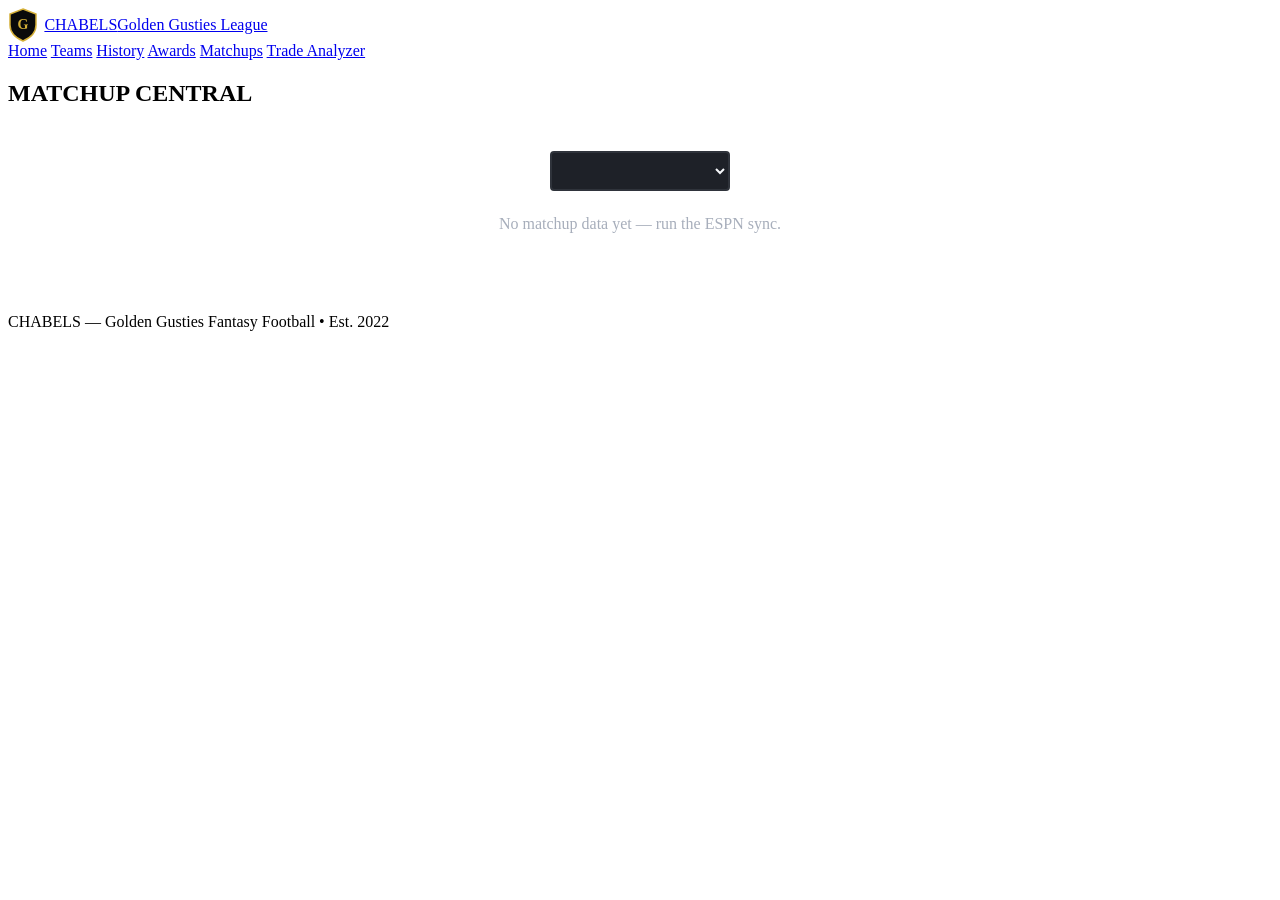
==== matchups.html @ 732a2ee8 "Add files via upload" ====
<!DOCTYPE html>
<html lang="en">
<head>
  <meta charset="UTF-8">
  <meta name="viewport" content="width=device-width, initial-scale=1.0">
  <title>Matchups — Chabels</title>
  <link rel="stylesheet" href="css/style.css?v=1">
  <style>
    .mx-wrap{max-width:820px;margin:0 auto;padding:0 1.25rem 3rem}
    .mx-card{background:#1e2128;border:1px solid #2f333b;border-radius:6px;margin-bottom:1.1rem;overflow:hidden}
    .mx-score{display:grid;grid-template-columns:1fr auto 1fr;align-items:center;gap:.5rem;padding:1.1rem 1.3rem;border-bottom:1px solid #2f333b}
    .mx-team{display:flex;flex-direction:column;gap:.15rem}
    .mx-team.away{text-align:right}
    .mx-owner{font-weight:800;font-size:1.05rem;color:#f5f7fa}
    .mx-sub{font-size:.72rem;color:#a7aebb}
    .mx-pts{font-weight:900;font-size:1.5rem;color:#f5f7fa}
    .mx-pts.win{color:#D4AF37}
    .mx-vs{font-weight:800;font-size:.7rem;color:#6b7280;letter-spacing:.1em;padding:0 .4rem}
    .mx-body{padding:1.1rem 1.3rem}
    .mx-body p{color:#c8ccd6;font-size:.9rem;line-height:1.6;margin:0}
    .mx-badge{display:inline-block;font-size:.6rem;font-weight:800;letter-spacing:.1em;text-transform:uppercase;
      padding:.2rem .5rem;border-radius:4px;background:rgba(212, 175, 55,0.12);color:#D4AF37;margin-left:.5rem;vertical-align:middle}
    .mx-extra{padding:0 1.3rem 1.2rem;display:grid;grid-template-columns:1fr 1fr;gap:1rem}
    @media (max-width:560px){.mx-extra{grid-template-columns:1fr}}
    .mx-form{background:#181a1f;border:1px solid #2f333b;border-radius:6px;padding:.8rem .9rem}
    .mx-form-title{font-size:.6rem;color:#a7aebb;letter-spacing:.1em;text-transform:uppercase;font-weight:800;margin-bottom:.45rem}
    .mx-form-line{font-size:.82rem;color:#e8e8e8}
    .mx-trend-up{color:#D4AF37}
    .mx-trend-down{color:#ff6b70}
    .mx-trend-steady{color:#a7aebb}
    .mx-watch{background:#181a1f;border:1px solid #2f333b;border-radius:6px;padding:.8rem .9rem}
    .mx-watch-row{display:flex;justify-content:space-between;font-size:.82rem;padding:.25rem 0;border-bottom:1px solid rgba(255,255,255,0.05)}
    .mx-watch-row:last-child{border-bottom:none}
    .mx-watch-name{color:#f5f7fa;font-weight:700}
    .mx-watch-meta{color:#a7aebb;font-size:.72rem}
    .mx-watch-proj{color:#D4AF37;font-weight:800}
    .mx-injury{color:#ff6b70;font-weight:800;font-size:.65rem;margin-left:.3rem;vertical-align:middle}
    .mx-story{padding:0 1.3rem 1rem;display:flex;flex-wrap:wrap;gap:.4rem}
    .mx-chip{font-size:.72rem;font-weight:700;padding:.3rem .65rem;border-radius:20px;
      background:rgba(255,255,255,0.05);border:1px solid #2f333b;color:#c8ccd6}
    .mx-chip.hot{background:rgba(255,107,112,0.1);border-color:rgba(255,107,112,0.3);color:#ff8a8e}
    .mx-facts{background:#181a1f;border:1px solid #2f333b;border-radius:6px;padding:.8rem .9rem;grid-column:1 / -1}
    .mx-fact-row{font-size:.82rem;color:#e8e8e8;padding:.2rem 0;display:flex;gap:.5rem}
    .mx-fact-row:before{content:"\2728";flex-shrink:0}
    .mx-edges{background:#181a1f;border:1px solid #2f333b;border-radius:6px;padding:.8rem .9rem}
    .mx-edge-row{display:grid;grid-template-columns:2.6rem 1fr 2.6rem;align-items:center;gap:.5rem;
      font-size:.78rem;padding:.2rem 0}
    .mx-edge-bar{height:6px;border-radius:3px;background:#2f333b;overflow:hidden;position:relative}
    .mx-edge-fill{position:absolute;top:0;bottom:0;background:#D4AF37}
    select#week-select {
      background:#1e2128;color:#f5f7fa;border:2px solid #2f333b;padding:0.6rem 1.2rem;border-radius:4px;
      font-weight:700;min-width:180px;cursor:pointer;
    }
  </style>
</head>
<body class="polish">

  <nav class="nav">
    <div class="nav-inner">
      <a href="home.html" class="nav-logo" style="display:flex;align-items:center;"><svg width="30" height="34" viewBox="0 0 60 68" style="vertical-align:middle;margin-right:0.4rem;flex-shrink:0;" aria-hidden="true">
        <path d="M30 2 L56 12 V34 C56 50 44 60 30 66 C16 60 4 50 4 34 V12 Z" fill="#0a0a0a" stroke="#D4AF37" stroke-width="3"/>
        <text x="30" y="42" font-family="Georgia, serif" font-size="28" font-weight="700" fill="#D4AF37" text-anchor="middle">G</text>
      </svg><span>CHABELS<span class="sub">Golden Gusties League</span></span></a>
      <div class="nav-toggle"><span></span><span></span><span></span></div>
      <div class="nav-links">
        <a href="home.html">Home</a>
        <a href="teams.html">Teams</a>
        <a href="history.html">History</a>
        <a href="awards.html">Awards</a>
        <a href="matchups.html" class="active">Matchups</a>
        <a href="trade-analyzer.html">Trade Analyzer</a>
      </div>
    </div>
  </nav>

  <section class="page-header">
    <h1>MATCHUP <span class="gold">CENTRAL</span></h1>
    <p id="mx-season-label">&nbsp;</p>
  </section>

  <div class="mx-wrap" style="padding-top:1.5rem;">
    <div style="text-align:center;margin-bottom:1.5rem;">
      <select id="week-select" onchange="showWeek(this.value)"></select>
    </div>
    <div id="mx-cards"><p style="text-align:center;color:#a7aebb;">No matchup data yet — run the ESPN sync.</p></div>
  </div>

  <footer class="footer">
    <p><span class="gold">CHABELS</span> &mdash; Golden Gusties Fantasy Football &bull; Est. 2022</p>
  </footer>

  <script src="js/site-data.js"></script>
  <script src="js/matchups-data.js"></script>
  <script src="js/gate.js"></script>
  <script>
    document.querySelector('.nav-toggle')?.addEventListener('click', () => {
      document.querySelector('.nav-links').classList.toggle('open');
    });

    var MD = window.MATCHUPS_DATA || { weeks: {} };
    var weeks = Object.keys(MD.weeks || {}).map(Number).sort(function (a, b) { return a - b; });

    document.getElementById('mx-season-label').textContent = MD.season ? (MD.season + ' season') : '';

    if (weeks.length) {
      var sel = document.getElementById('week-select');
      weeks.forEach(function (w) {
        var opt = document.createElement('option');
        opt.value = w; opt.textContent = 'Week ' + w;
        if (w === MD.current_week) opt.selected = true;
        sel.appendChild(opt);
      });
      showWeek(MD.current_week && MD.weeks[MD.current_week] ? MD.current_week : weeks[weeks.length - 1]);
    }

    function formLine(label, form) {
      if (!form) return '<div class="mx-form-line" style="color:#6b7280;">' + label + ': no games yet</div>';
      var trendClass = 'mx-trend-' + form.trend;
      var trendLabel = form.trend === 'up' ? '\u2191 trending up' : (form.trend === 'down' ? '\u2193 trending down' : '\u2192 steady');
      return '<div class="mx-form-line"><strong>' + label + '</strong>: ' + form.record_last_n +
        ' last ' + form.games_considered + ', ' + form.recent_avg + ' ppg ' +
        '(' + form.season_avg + ' szn avg) <span class="' + trendClass + '">' + trendLabel + '</span>' +
        (form.streak >= 2 ? ' \u2022 ' + form.streak + '-game ' + (form.streak_type === 'W' ? 'win streak \ud83d\udd25' : 'skid \u2744\ufe0f') : '') +
        '</div>';
    }

    function watchList(players) {
      if (!players || !players.length) return '';
      return players.map(function (p) {
        return '<div class="mx-watch-row"><span><span class="mx-watch-name">' + p.name +
          (p.injury ? '<span class="mx-injury">' + p.injury.slice(0, 1) + '</span>' : '') + '</span> ' +
          '<span class="mx-watch-meta">' + p.pos + ' \u2022 ' + p.pro + ' \u2022 ' + p.owner + '</span></span>' +
          '<span class="mx-watch-proj">' + p.proj + '</span></div>';
      }).join('');
    }

    function edgeRows(edges) {
      if (!edges || !edges.length) return '';
      return edges.map(function (e) {
        var total = e.home_proj + e.away_proj;
        var homePct = total > 0 ? Math.round(100 * e.home_proj / total) : 50;
        var color = e.edge === 'home' ? '#D4AF37' : (e.edge === 'away' ? '#5aa7ff' : '#6b7280');
        return '<div class="mx-edge-row"><span style="text-align:right;color:#a7aebb;">' + e.away_proj + '</span>' +
          '<span><div style="font-size:.62rem;color:#a7aebb;text-align:center;margin-bottom:.15rem;">' + e.pos + '</div>' +
          '<div class="mx-edge-bar"><div class="mx-edge-fill" style="left:' + (e.edge === 'away' ? 0 : 100 - homePct) + '%;' +
          'right:' + (e.edge === 'home' ? 0 : homePct) + '%;background:' + color + ';"></div></div></span>' +
          '<span style="color:#a7aebb;">' + e.home_proj + '</span></div>';
      }).join('');
    }

    function storylineChips(m) {
      var chips = [];
      if (m.revenge) {
        var whoWon = m.revenge.home_won ? m.home.owner : m.away.owner;
        chips.push('<span class="mx-chip">\ud83d\udd01 Rematch \u2014 ' + whoWon + ' won Wk ' + m.revenge.week +
          ' (' + m.revenge.home_pts + '-' + m.revenge.away_pts + ')</span>');
      }
      if (m.head_to_head) {
        chips.push('<span class="mx-chip">\ud83c\udfc6 All-time: ' + m.home.owner + ' leads ' +
          m.head_to_head.home_w + '-' + m.head_to_head.home_l + ' vs ' + m.away.owner + '</span>');
      }
      return chips.join('');
    }

    function showWeek(week) {
      var games = (MD.weeks || {})[week] || [];
      document.getElementById('mx-cards').innerHTML = games.map(function (m) {
        var phase = m.phase;
        var badge = phase === 'preview' ? 'Preview' : 'Final';
        var aWin = phase !== 'preview' && m.away.actual > m.home.actual;
        var hWin = phase !== 'preview' && m.home.actual > m.away.actual;
        var aPts = phase === 'preview' ? m.away.projected : m.away.actual;
        var hPts = phase === 'preview' ? m.home.projected : m.home.actual;
        var mid = phase === 'preview' ? 'vs' : '\u2014';

        var extra = '';
        if (phase === 'preview') {
          var chips = storylineChips(m);
          extra = (chips ? '<div class="mx-story">' + chips + '</div>' : '') +
            '<div class="mx-extra">' +
            '<div class="mx-form"><div class="mx-form-title">Recent Form</div>' +
              formLine(m.away.owner, m.away_form) + formLine(m.home.owner, m.home_form) +
            '</div>' +
            '<div class="mx-watch"><div class="mx-form-title">Players to Watch</div>' +
              (watchList(m.players_to_watch) || '<div class="mx-form-line" style="color:#6b7280;">No projections yet</div>') +
            '</div>' +
            '<div class="mx-edges" style="grid-column:1 / -1;"><div class="mx-form-title">Positional Edge</div>' +
              (edgeRows(m.positional_edges) || '<div class="mx-form-line" style="color:#6b7280;">No roster data yet</div>') +
            '</div>' +
            (m.fun_facts && m.fun_facts.length ? '<div class="mx-facts"><div class="mx-form-title">Fun Facts</div>' +
              m.fun_facts.map(function (f) { return '<div class="mx-fact-row">' + f + '</div>'; }).join('') +
            '</div>' : '') +
            '</div>';
        }

        return '<article class="mx-card"><div class="mx-score">' +
          '<div class="mx-team away"><span class="mx-owner">' + m.away.owner + '</span>' +
          '<span class="mx-sub">' + m.away.team + ' \u2022 ' + m.away.record + '</span></div>' +
          '<div style="text-align:center"><div class="mx-pts' + (aWin ? ' win' : '') + '">' + aPts.toFixed(1) + '</div>' +
          '<div class="mx-vs">' + mid + '</div><div class="mx-pts' + (hWin ? ' win' : '') + '">' + hPts.toFixed(1) + '</div></div>' +
          '<div class="mx-team"><span class="mx-owner">' + m.home.owner + '</span>' +
          '<span class="mx-sub">' + m.home.team + ' \u2022 ' + m.home.record + '</span></div></div>' +
          '<div class="mx-body"><span class="mx-badge">' + badge + (m.playoff ? ' \u2022 Playoffs' : '') + '</span>' +
          '<p style="margin-top:0.7rem;">' + m.blurb + '</p></div>' + extra + '</article>';
      }).join('');
    }
  </script>
  <script src="js/polish.js"></script>
</body>
</html>
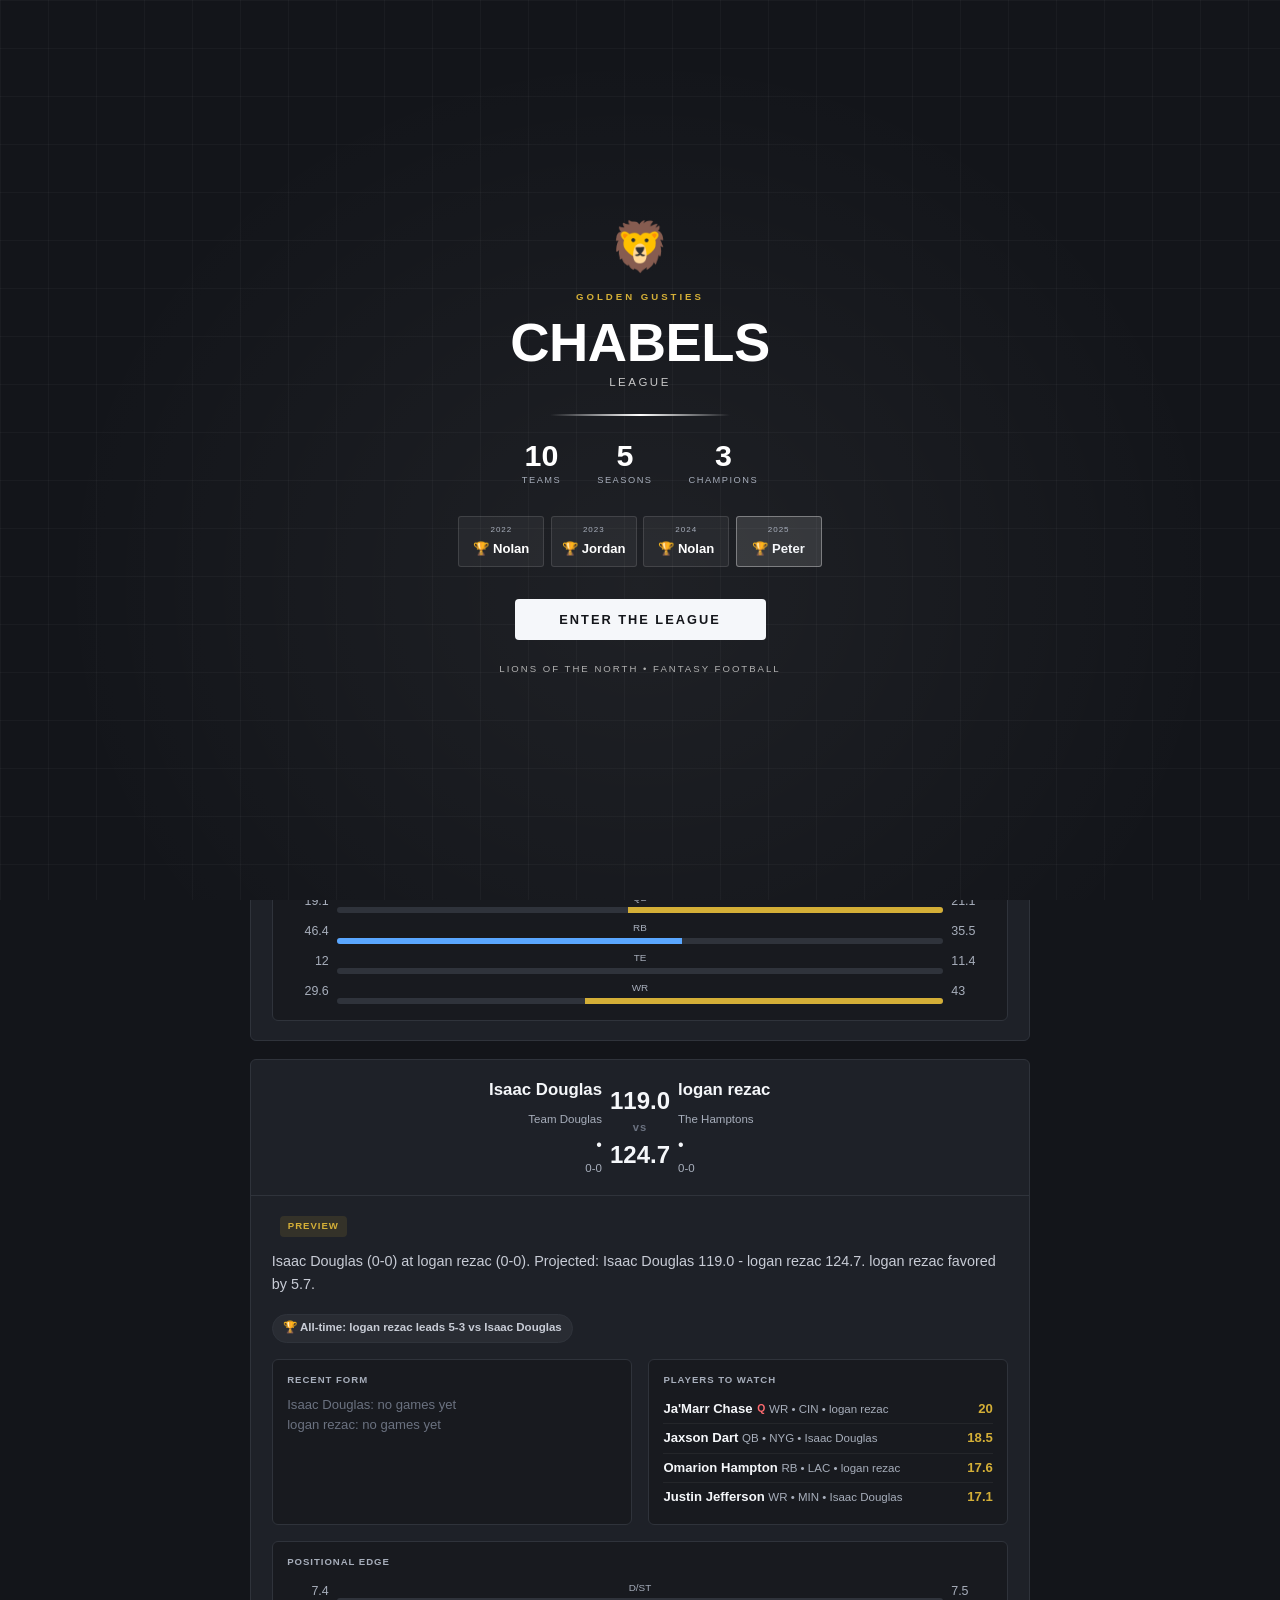
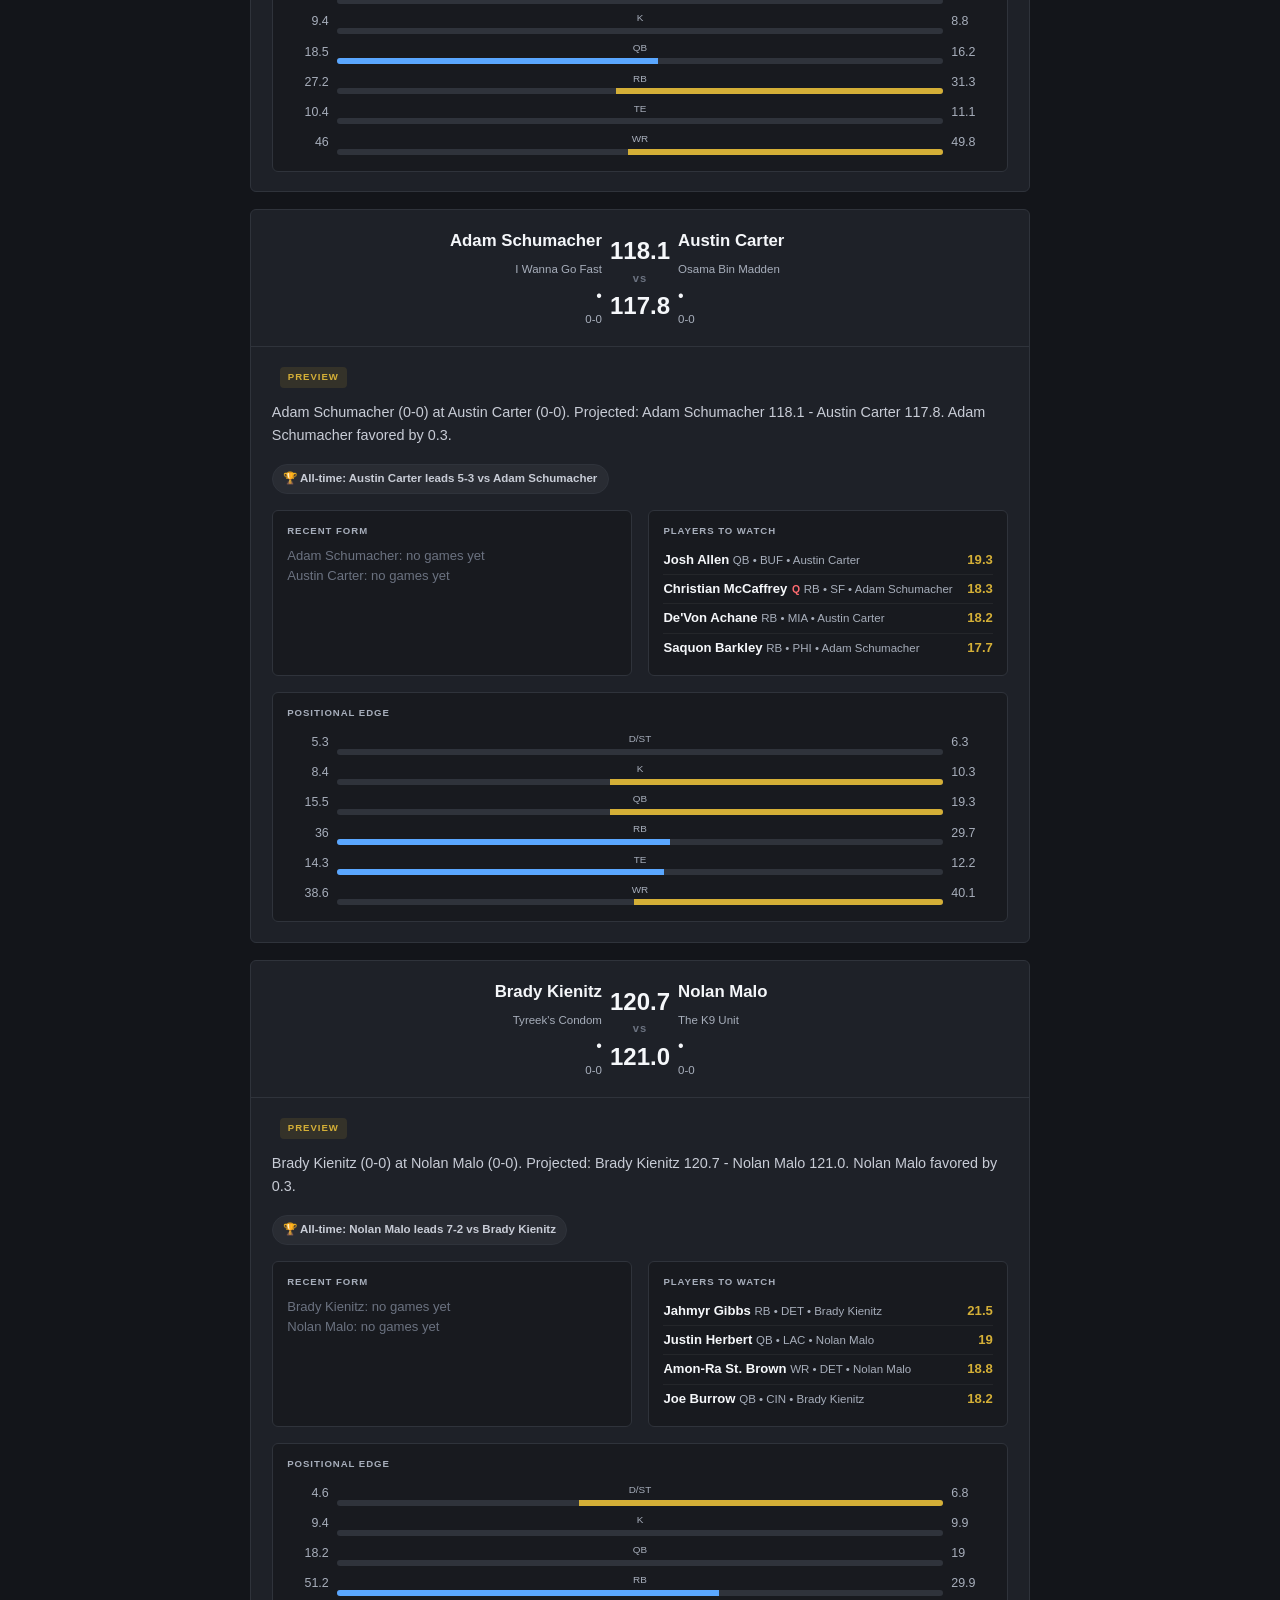
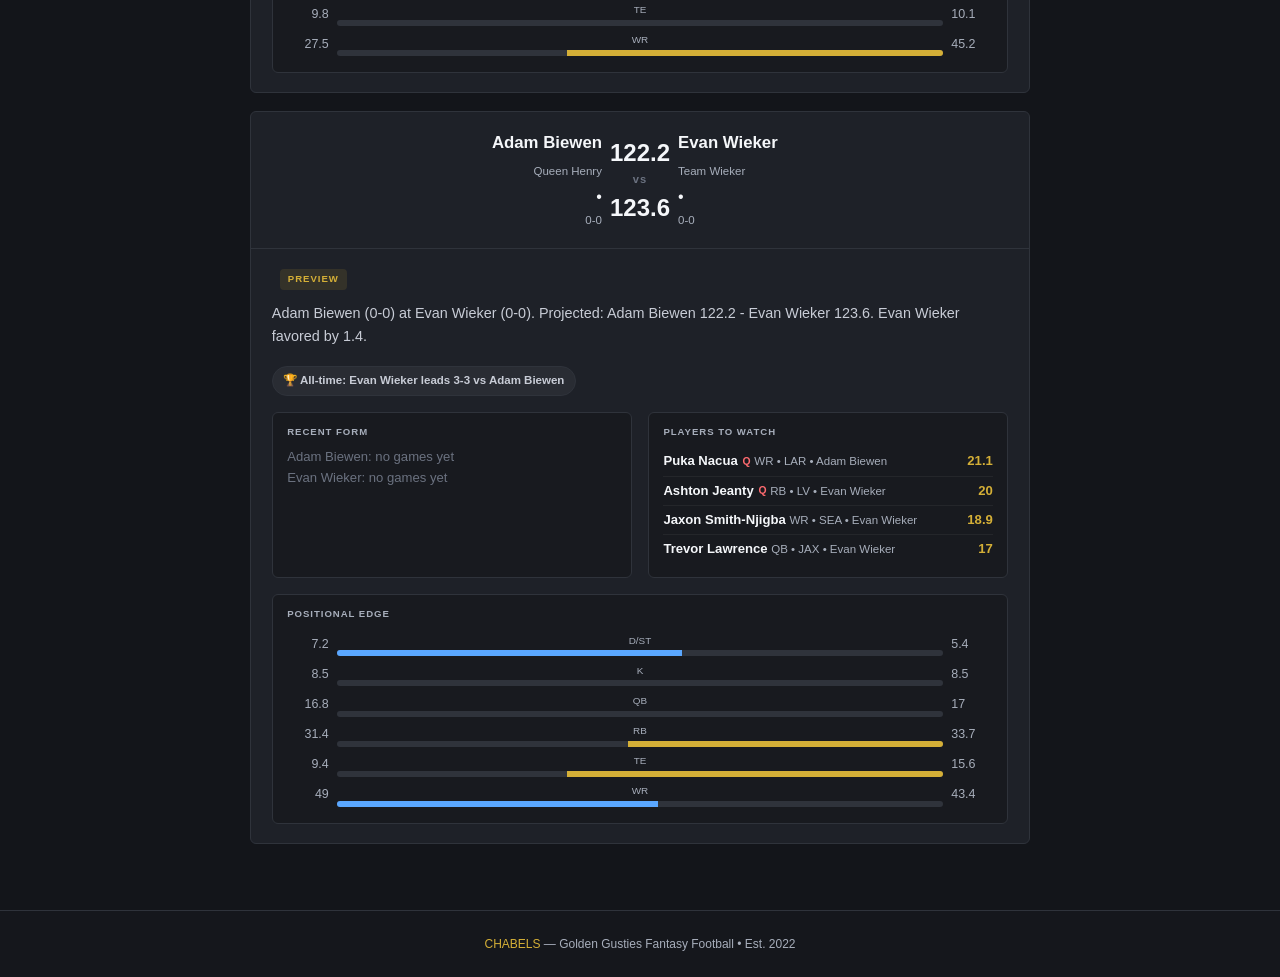
==== commit b18167f6: "Update matchups.html" ====
--- a/matchups.html
+++ b/matchups.html
@@ -13,6 +13,9 @@
     .mx-team.away{text-align:right}
     .mx-owner{font-weight:800;font-size:1.05rem;color:#f5f7fa}
     .mx-sub{font-size:.72rem;color:#a7aebb}
+    .mx-link{text-decoration:none;transition:all 0.18s ease}
+    .mx-link:hover .mx-owner{color:#D4AF37}
+    .mx-link:hover .mx-sub{color:#D4AF37}
     .mx-pts{font-weight:900;font-size:1.5rem;color:#f5f7fa}
     .mx-pts.win{color:#D4AF37}
     .mx-vs{font-weight:800;font-size:.7rem;color:#6b7280;letter-spacing:.1em;padding:0 .4rem}
@@ -193,13 +196,16 @@
             '</div>';
         }
 
+        var awayHref = 'teams.html?owner=' + encodeURIComponent(m.away.guid || '');
+        var homeHref = 'teams.html?owner=' + encodeURIComponent(m.home.guid || '');
+
         return '<article class="mx-card"><div class="mx-score">' +
-          '<div class="mx-team away"><span class="mx-owner">' + m.away.owner + '</span>' +
-          '<span class="mx-sub">' + m.away.team + ' \u2022 ' + m.away.record + '</span></div>' +
+          '<div class="mx-team away"><a href="' + awayHref + '" class="mx-link"><span class="mx-owner">' + m.away.owner + '</span></a>' +
+          '<a href="' + awayHref + '" class="mx-link"><span class="mx-sub">' + m.away.team + '</span></a> \u2022 <span class="mx-sub">' + m.away.record + '</span></div>' +
           '<div style="text-align:center"><div class="mx-pts' + (aWin ? ' win' : '') + '">' + aPts.toFixed(1) + '</div>' +
           '<div class="mx-vs">' + mid + '</div><div class="mx-pts' + (hWin ? ' win' : '') + '">' + hPts.toFixed(1) + '</div></div>' +
-          '<div class="mx-team"><span class="mx-owner">' + m.home.owner + '</span>' +
-          '<span class="mx-sub">' + m.home.team + ' \u2022 ' + m.home.record + '</span></div></div>' +
+          '<div class="mx-team"><a href="' + homeHref + '" class="mx-link"><span class="mx-owner">' + m.home.owner + '</span></a>' +
+          '<a href="' + homeHref + '" class="mx-link"><span class="mx-sub">' + m.home.team + '</span></a> \u2022 <span class="mx-sub">' + m.home.record + '</span></div></div>' +
           '<div class="mx-body"><span class="mx-badge">' + badge + (m.playoff ? ' \u2022 Playoffs' : '') + '</span>' +
           '<p style="margin-top:0.7rem;">' + m.blurb + '</p></div>' + extra + '</article>';
       }).join('');
--- a/css/style.css
+++ b/css/style.css
@@ -0,0 +1,906 @@
+/* ============================================
+   CHABELS — Slate + Green
+   Lifted dark greys · single green accent · high-contrast text
+   ============================================ */
+
+@import url('https://fonts.googleapis.com/css2?family=Archivo:wght@500;600;700;800;900&family=Inter:wght@400;500;600;700&display=swap');
+
+/* ---------- Variables ---------- */
+:root {
+  /* Core surfaces — dark, but lifted well off black */
+  --bg:             #13151a;
+  --bg-alt:         #16181d;
+  --bg-subtle:      #191c22;
+  --surface:        #1e2128;
+  --surface-2:      #262a32;
+  --surface-3:      #2f333c;
+  --nav-bg:         rgba(19, 21, 26, 0.82);
+  --nav-bg-solid:   #15171c;
+
+  /* Accent — one green, used sparingly (also the "win" color) */
+  --accent:         #D4AF37;
+  --accent-bright:  #E8C86B;
+  --accent-dim:     #B8952E;
+  --accent-fill:    #D4AF37;
+  --accent-on:      #221b05;   /* text on a green fill */
+  --accent-hover:   rgba(212, 175, 55, 0.10);
+  --accent-glow:    0 0 22px rgba(212, 175, 55, 0.28);
+  --accent-tint:    rgba(212, 175, 55, 0.12);
+
+  /* Legacy accent aliases (old inline HTML resolves these) */
+  --blue:           #D4AF37;
+  --blue-bright:    #E8C86B;
+  --blue-dark:      #B8952E;
+  --blue-deep:      #B8952E;
+  --blue-light:     #172a20;
+  --blue-hover:     rgba(212, 175, 55, 0.10);
+  --blue-glow:      0 0 22px rgba(212, 175, 55, 0.28);
+
+  /* Trophy / highlight — folded to the accent in this scheme */
+  --amber:          #D4AF37;
+  --amber-bright:   #E8C86B;
+  --amber-bg:       #241f0d;
+
+  /* Text — all pass AA on --surface or darker */
+  --text:           #f5f7fa;
+  --text-muted:     #a7aebb;
+  --text-light:     #8b93a1;
+  --text-body:      #d2d7df;
+
+  /* Status */
+  --red:            #ff6b70;
+  --green:          #D4AF37;
+  --red-bg:         rgba(255, 107, 112, 0.14);
+  --green-bg:       rgba(212, 175, 55, 0.14);
+
+  /* Borders / hairlines */
+  --border:         #2f333b;
+  --border-strong:  #3c414c;
+
+  /* Shadows */
+  --shadow:         0 1px 3px rgba(0, 0, 0, 0.4);
+  --shadow-md:      0 6px 20px rgba(0, 0, 0, 0.42);
+  --shadow-lg:      0 16px 44px rgba(0, 0, 0, 0.5);
+
+  /* Misc */
+  --radius:         8px;
+  --radius-sm:      5px;
+  --transition:     all 0.18s ease;
+
+  --font-display:   'Archivo', -apple-system, BlinkMacSystemFont, 'Segoe UI', Roboto, sans-serif;
+  --font-body:      'Inter', -apple-system, BlinkMacSystemFont, 'Segoe UI', Roboto, sans-serif;
+
+  /* ---- Backward-compat aliases (old inline HTML + teams-data.js) ---- */
+  --cream:          #f5f7fa;
+  --cream-soft:     #d2d7df;
+  --gold:           #D4AF37;
+  --gold-bright:    #E8C86B;
+  --white:          #f5f7fa;
+  --gray:           #a7aebb;
+  --gray-text:      #a7aebb;
+  --gray-light:     #2f333b;
+  --gray-mid:       #3c414c;
+  --muted:          #a7aebb;
+
+  --navy-dark:      #13151a;
+  --navy:           #1e2128;
+  --navy-mid:       #262a32;
+  --navy-light:     #2f333c;
+  --slate:          #2f333b;
+  --amber-muted:    rgba(212, 175, 55, 0.10);
+  --amber-glow:     rgba(212, 175, 55, 0.24);
+  --purple-dark:    #13151a;
+  --black:          #15171c;
+  --black-soft:     #191c22;
+  --dark:           #16181d;
+  --dark-mid:       #191c22;
+  --dark-light:     #1f2229;
+}
+
+/* ---------- Reset ---------- */
+*, *::before, *::after { box-sizing: border-box; margin: 0; padding: 0; }
+html { scroll-behavior: smooth; }
+
+body {
+  font-family: var(--font-body);
+  background: var(--bg);
+  color: var(--text);
+  line-height: 1.55;
+  -webkit-font-smoothing: antialiased;
+  padding-top: 54px;
+  overflow-x: hidden;
+}
+
+/* Faint green wash at the top — barely there */
+body::before {
+  content: '';
+  position: fixed;
+  inset: 0;
+  z-index: -1;
+  background: radial-gradient(900px circle at 50% -12%, rgba(212, 175, 55, 0.06), transparent 60%);
+  pointer-events: none;
+}
+
+a { text-decoration: none; color: inherit; }
+ul { list-style: none; }
+img { max-width: 100%; display: block; }
+
+::selection { background: rgba(212, 175, 55, 0.28); color: #fff; }
+
+h1, h2, h3 {
+  font-family: var(--font-display);
+  font-weight: 800;
+  letter-spacing: -0.01em;
+  color: var(--text);
+}
+
+.data-table, .rank-num, .countup, .hero, .page-header,
+.timeline-year, .divcomp-stat-val, .pill-luck, table {
+  font-variant-numeric: tabular-nums;
+  font-feature-settings: "tnum" 1;
+}
+
+/* ---------- Navigation ---------- */
+.nav {
+  position: fixed;
+  top: 0; left: 0; right: 0;
+  z-index: 1000;
+  background: var(--nav-bg);
+  -webkit-backdrop-filter: saturate(140%) blur(14px);
+  backdrop-filter: saturate(140%) blur(14px);
+  border-bottom: 1px solid var(--border);
+}
+
+.nav-inner {
+  max-width: 1280px;
+  margin: 0 auto;
+  display: flex;
+  align-items: center;
+  justify-content: space-between;
+  height: 54px;
+  padding: 0 1.25rem;
+}
+
+.nav-logo {
+  font-family: var(--font-display);
+  font-size: 1rem;
+  font-weight: 900;
+  color: #ffffff;
+  letter-spacing: 0.04em;
+  text-transform: uppercase;
+  white-space: nowrap;
+}
+
+.nav-logo .sub {
+  font-size: 0.54rem;
+  display: block;
+  color: var(--text-light);
+  letter-spacing: 0.14em;
+  font-weight: 500;
+  text-transform: uppercase;
+  margin-top: 1px;
+}
+
+.nav-links { display: flex; gap: 0; align-items: stretch; height: 54px; }
+
+.nav-links a {
+  color: var(--text-muted);
+  font-family: var(--font-display);
+  font-size: 0.72rem;
+  font-weight: 700;
+  letter-spacing: 0.06em;
+  text-transform: uppercase;
+  transition: var(--transition);
+  padding: 0 0.95rem;
+  display: flex;
+  align-items: center;
+  border-bottom: 2px solid transparent;
+  white-space: nowrap;
+}
+
+.nav-links a::after { display: none; }
+.nav-links a:hover { color: #ffffff; background: var(--accent-hover); }
+
+.nav-links a.active {
+  color: #ffffff;
+  border-bottom-color: var(--accent);
+  box-shadow: inset 0 -16px 20px -16px var(--accent-glow);
+}
+
+.nav-toggle {
+  display: none;
+  flex-direction: column;
+  gap: 5px;
+  cursor: pointer;
+  padding: 4px;
+}
+
+.nav-toggle span {
+  width: 24px; height: 2px;
+  background: var(--text);
+  transition: var(--transition);
+  display: block;
+}
+
+/* ---------- Ticker Bar (LEAGUE WIRE) ---------- */
+.ticker-wrap {
+  background: var(--surface);
+  border-bottom: 1px solid var(--border);
+  height: 32px;
+  overflow: hidden;
+  display: flex;
+  align-items: center;
+}
+
+.ticker-label {
+  background: var(--accent-fill);
+  color: var(--accent-on);
+  font-family: var(--font-display);
+  font-size: 0.58rem;
+  font-weight: 900;
+  text-transform: uppercase;
+  letter-spacing: 0.12em;
+  padding: 0 0.8rem;
+  height: 32px;
+  display: flex;
+  align-items: center;
+  flex-shrink: 0;
+  z-index: 2;
+}
+
+.ticker-track { overflow: hidden; flex: 1; height: 32px; display: flex; align-items: center; }
+
+.ticker-inner {
+  display: flex;
+  align-items: center;
+  white-space: nowrap;
+  animation: tickerScroll 42s linear infinite;
+}
+
+.ticker-inner span {
+  color: var(--text-body);
+  font-size: 0.72rem;
+  font-weight: 500;
+  padding: 0 2rem 0 0;
+  letter-spacing: 0.01em;
+}
+
+@keyframes tickerScroll {
+  0%   { transform: translateX(100vw); }
+  100% { transform: translateX(-100%); }
+}
+
+/* ---------- Dropdown Menu (retained, unused) ---------- */
+.nav-dropdown { position: relative; display: flex; align-items: center; }
+
+.nav-dropdown-toggle {
+  color: var(--text-muted);
+  font-size: 0.72rem;
+  font-weight: 700;
+  letter-spacing: 0.06em;
+  text-transform: uppercase;
+  cursor: pointer;
+  padding: 0 0.95rem;
+  height: 54px;
+  display: flex;
+  align-items: center;
+  transition: var(--transition);
+  user-select: none;
+  white-space: nowrap;
+  border-bottom: 2px solid transparent;
+}
+
+.nav-dropdown:hover .nav-dropdown-toggle,
+.nav-dropdown.open .nav-dropdown-toggle,
+.nav-dropdown-toggle.active { color: #ffffff; background: var(--accent-hover); }
+
+.nav-dropdown-toggle::after { display: none; }
+
+.nav-dropdown-menu {
+  display: none;
+  position: absolute;
+  top: 54px; right: 0;
+  background: var(--surface-2);
+  border: 1px solid var(--border-strong);
+  border-top: none;
+  border-radius: 0 0 var(--radius-sm) var(--radius-sm);
+  padding: 0.25rem 0;
+  min-width: 190px;
+  box-shadow: var(--shadow-md);
+  z-index: 1001;
+}
+
+.nav-dropdown:hover .nav-dropdown-menu,
+.nav-dropdown.open .nav-dropdown-menu { display: block; animation: dropdownFade 0.1s ease; }
+
+@keyframes dropdownFade {
+  from { opacity: 0; transform: translateY(-4px); }
+  to   { opacity: 1; transform: translateY(0); }
+}
+
+.nav-dropdown-menu a {
+  display: flex;
+  align-items: center;
+  height: 38px;
+  padding: 0 1rem;
+  color: var(--text-muted);
+  font-size: 0.72rem;
+  font-weight: 600;
+  letter-spacing: 0.04em;
+  text-transform: uppercase;
+  transition: var(--transition);
+  white-space: nowrap;
+}
+
+.nav-dropdown-menu a:hover,
+.nav-dropdown-menu a.active { color: #ffffff; background: var(--accent-hover); }
+
+.nav-dropdown-menu a::after { display: none; }
+
+/* ---------- Hero ---------- */
+.hero {
+  min-height: 190px;
+  display: flex;
+  flex-direction: column;
+  align-items: center;
+  justify-content: center;
+  text-align: center;
+  background:
+    radial-gradient(620px circle at 50% 135%, rgba(212, 175, 55, 0.14), transparent 70%),
+    linear-gradient(180deg, var(--bg) 0%, var(--bg-alt) 100%);
+  padding: 2.75rem 1.5rem 2.4rem;
+  border-bottom: 1px solid var(--border);
+  position: relative;
+  overflow: hidden;
+}
+
+.hero h1 {
+  font-family: var(--font-display);
+  font-size: clamp(2rem, 5.5vw, 3.4rem);
+  font-weight: 900;
+  letter-spacing: -0.02em;
+  margin-bottom: 0.3rem;
+  position: relative;
+  color: #ffffff;
+  text-transform: uppercase;
+}
+
+.hero h1 .gold { color: var(--accent); text-shadow: var(--accent-glow); }
+
+.hero-motto {
+  color: var(--accent);
+  font-family: var(--font-display);
+  font-size: 0.66rem;
+  font-weight: 700;
+  letter-spacing: 0.28em;
+  text-transform: uppercase;
+  margin-bottom: 0.45rem;
+  position: relative;
+}
+
+.hero-subtitle {
+  color: var(--text-muted);
+  font-size: 0.9rem;
+  font-weight: 400;
+  max-width: 600px;
+  position: relative;
+}
+
+/* ---------- Page Header ---------- */
+.page-header {
+  background:
+    radial-gradient(560px circle at 50% 145%, rgba(212, 175, 55, 0.11), transparent 68%),
+    linear-gradient(180deg, var(--bg) 0%, var(--bg-alt) 100%);
+  padding: 2.75rem 1.5rem 2.2rem;
+  text-align: center;
+  border-bottom: 1px solid var(--border);
+  position: relative;
+  overflow: hidden;
+}
+
+.page-header h1 {
+  font-family: var(--font-display);
+  font-size: clamp(1.6rem, 4vw, 2.4rem);
+  font-weight: 900;
+  letter-spacing: -0.015em;
+  margin-bottom: 0.3rem;
+  position: relative;
+  color: #ffffff;
+  text-transform: uppercase;
+}
+
+.page-header h1 .gold { color: var(--accent); text-shadow: var(--accent-glow); }
+
+.page-header p {
+  color: var(--text-muted);
+  font-size: 0.85rem;
+  position: relative;
+}
+
+/* ---------- Section ---------- */
+.section { max-width: 1200px; margin: 0 auto; padding: 2rem 1.25rem; }
+
+.section-title {
+  font-family: var(--font-display);
+  font-size: 1.1rem;
+  font-weight: 800;
+  color: var(--text);
+  margin-bottom: 0.15rem;
+  text-transform: uppercase;
+  letter-spacing: 0.03em;
+}
+
+.section-sub {
+  color: var(--text-muted);
+  font-size: 0.85rem;
+  margin-bottom: 0.9rem;
+  line-height: 1.55;
+}
+
+.gold-line {
+  width: 42px; height: 3px;
+  background: var(--accent);
+  margin-bottom: 0.9rem;
+  border-radius: 2px;
+  box-shadow: var(--accent-glow);
+}
+
+/* ---------- Tables ---------- */
+.data-table {
+  width: 100%;
+  border-collapse: collapse;
+  background: var(--surface);
+  border-radius: var(--radius);
+  overflow: hidden;
+  box-shadow: var(--shadow-md);
+  border: 1px solid var(--border);
+}
+
+.data-table thead { background: var(--nav-bg-solid); }
+
+.standings-compact th { padding: 0.45rem 0.7rem; font-size: 0.6rem; }
+.standings-compact td { padding: 0.36rem 0.7rem; font-size: 0.8rem; }
+
+.data-table th {
+  padding: 0.7rem 0.9rem;
+  text-align: left;
+  font-family: var(--font-display);
+  font-size: 0.64rem;
+  text-transform: uppercase;
+  letter-spacing: 0.09em;
+  color: var(--text-muted);
+  font-weight: 700;
+  border-bottom: 1px solid var(--border);
+}
+
+.data-table td {
+  padding: 0.62rem 0.9rem;
+  font-size: 0.875rem;
+  border-bottom: 1px solid var(--border);
+  color: var(--text-body);
+}
+
+.data-table tfoot td {
+  background: var(--surface-2);
+  border-top: 1px solid var(--border-strong);
+  font-weight: 700;
+  border-bottom: none;
+  color: var(--text);
+  font-size: 0.83rem;
+}
+
+.data-table tbody tr:last-child td { border-bottom: none; }
+.data-table tbody tr { transition: background 0.12s ease; }
+.data-table tbody tr:hover { background: var(--accent-hover); }
+.data-table tbody tr:nth-child(even) { background: rgba(255, 255, 255, 0.022); }
+.data-table tbody tr:nth-child(even):hover { background: var(--accent-hover); }
+
+.rank-num { color: var(--accent); font-weight: 800; font-size: 0.9rem; }
+.standings-link { text-decoration: none; transition: var(--transition); }
+.standings-link:hover { color: var(--accent) !important; text-decoration: underline; }
+
+/* ---------- Cards ---------- */
+.card-grid {
+  display: grid;
+  grid-template-columns: repeat(auto-fill, minmax(300px, 1fr));
+  gap: 0.9rem;
+}
+
+.card {
+  background: var(--surface);
+  border: 1px solid var(--border);
+  border-radius: var(--radius);
+  padding: 1.15rem 1.3rem;
+  transition: var(--transition);
+  box-shadow: var(--shadow);
+}
+
+.card:hover { box-shadow: var(--shadow-md); border-color: var(--accent); }
+
+.card h3 {
+  font-size: 0.9rem;
+  font-weight: 800;
+  text-transform: uppercase;
+  letter-spacing: 0.02em;
+  color: var(--text);
+}
+
+/* ---------- Info Block ---------- */
+.info-block {
+  background: var(--surface);
+  border-radius: var(--radius);
+  padding: 1rem 1.3rem;
+  border: 1px solid var(--border);
+  border-left: 2px solid var(--accent);
+  margin-bottom: 0.7rem;
+  box-shadow: var(--shadow);
+}
+
+.info-block h3 {
+  color: var(--accent);
+  font-size: 0.8rem;
+  font-weight: 800;
+  margin-bottom: 0.3rem;
+  text-transform: uppercase;
+  letter-spacing: 0.03em;
+}
+
+.info-block p { color: var(--text-body); font-size: 0.88rem; line-height: 1.65; }
+
+/* ---------- Timeline ---------- */
+.timeline { position: relative; padding-left: 2.25rem; margin-top: 1.25rem; }
+
+.timeline::before {
+  content: '';
+  position: absolute;
+  left: 9px; top: 4px; bottom: 0;
+  width: 2px;
+  background: linear-gradient(180deg, var(--accent) 0%, var(--border) 100%);
+}
+
+.timeline-item { position: relative; margin-bottom: 2.5rem; }
+
+.timeline-dot {
+  position: absolute;
+  left: -2.25rem; top: 0.3rem;
+  width: 16px; height: 16px;
+  background: var(--accent);
+  border: 3px solid var(--bg);
+  border-radius: 50%;
+  box-shadow: 0 0 0 1px var(--border-strong), var(--accent-glow);
+  z-index: 1;
+}
+
+.timeline-year {
+  font-family: var(--font-display);
+  font-size: 1.15rem;
+  font-weight: 900;
+  color: var(--text);
+  margin-bottom: 0.35rem;
+  text-transform: uppercase;
+  letter-spacing: 0.02em;
+}
+
+.timeline-text {
+  color: var(--text-muted);
+  line-height: 1.65;
+  font-size: 0.875rem;
+  margin-bottom: 0.75rem;
+}
+
+.timeline-text strong { color: var(--text); font-weight: 700; }
+
+/* ---------- Tab Switcher ---------- */
+.tab-switcher {
+  display: flex;
+  gap: 0;
+  flex-wrap: wrap;
+  border-bottom: 1px solid var(--border);
+  margin-bottom: 0;
+}
+
+.tab-btn {
+  padding: 0.65rem 1.1rem;
+  border: none;
+  border-bottom: 2px solid transparent;
+  background: transparent;
+  color: var(--text-muted);
+  border-radius: 0;
+  cursor: pointer;
+  font-family: var(--font-display);
+  font-size: 0.72rem;
+  font-weight: 700;
+  letter-spacing: 0.05em;
+  text-transform: uppercase;
+  transition: all 0.15s ease;
+  margin-bottom: -1px;
+}
+
+.tab-btn:hover { color: var(--text); }
+.tab-btn.active { color: var(--accent); border-bottom-color: var(--accent); }
+
+.analytics-section { display: none; }
+.analytics-section.active { display: block; }
+
+/* ---------- Footer ---------- */
+.footer {
+  background: var(--nav-bg-solid);
+  text-align: center;
+  padding: 1.5rem 1.25rem;
+  color: var(--text-muted);
+  font-size: 0.75rem;
+  border-top: 1px solid var(--border);
+}
+
+.footer .gold { color: var(--accent); }
+
+/* ---------- Luck Colors ---------- */
+.luck-positive { color: var(--green); font-weight: 700; }
+.luck-negative { color: var(--red); font-weight: 700; }
+.luck-neutral  { color: var(--text-muted); font-weight: 700; }
+
+/* ---------- Award Card ---------- */
+.award-card {
+  background: var(--surface);
+  border: 1px solid var(--border);
+  border-top: 2px solid var(--border-strong);
+  border-radius: var(--radius);
+  padding: 1.4rem;
+  text-align: center;
+  transition: var(--transition);
+  box-shadow: var(--shadow);
+}
+
+.award-card:hover {
+  box-shadow: var(--shadow-md);
+  border-color: var(--border-strong);
+  border-top-color: var(--accent);
+  transform: translateY(-3px);
+}
+
+.award-card.featured { border-top: 2px solid var(--accent); background: linear-gradient(180deg, var(--accent-tint), var(--surface) 62%); }
+
+.award-icon { font-size: 2.25rem; margin-bottom: 0.5rem; }
+
+.award-title {
+  color: var(--accent);
+  font-family: var(--font-display);
+  font-size: 0.62rem;
+  font-weight: 800;
+  letter-spacing: 0.11em;
+  text-transform: uppercase;
+  margin-bottom: 0.35rem;
+}
+
+.award-winner { color: var(--text); font-size: 1.1rem; font-weight: 800; margin-bottom: 0.3rem; }
+.award-detail { color: var(--text-muted); font-size: 0.8rem; line-height: 1.55; }
+
+/* ---------- Summary Card ---------- */
+.summary-card {
+  background: var(--surface);
+  border: 1px solid var(--border);
+  border-left: 2px solid var(--accent);
+  border-radius: var(--radius);
+  padding: 1.15rem 1.3rem;
+  transition: var(--transition);
+  box-shadow: var(--shadow);
+}
+
+.summary-card:hover { box-shadow: var(--shadow-md); border-color: var(--border-strong); }
+
+.summary-card h3 {
+  color: var(--text);
+  font-size: 0.82rem;
+  font-weight: 800;
+  margin-bottom: 0.3rem;
+  text-transform: uppercase;
+  letter-spacing: 0.02em;
+}
+
+.summary-card p { color: var(--text-muted); font-size: 0.85rem; line-height: 1.55; }
+
+/* ---------- Luck Pill ---------- */
+.pill-luck {
+  display: inline-block;
+  padding: 0.18rem 0.5rem;
+  border-radius: 4px;
+  font-size: 0.72rem;
+  font-weight: 800;
+}
+
+.pill-luck.pos { background: var(--green-bg); color: var(--green); }
+.pill-luck.neg { background: var(--red-bg); color: var(--red); }
+.pill-luck.neu { background: rgba(255, 255, 255, 0.06); color: var(--text-muted); }
+
+/* ---------- Analytics cell highlighting ---------- */
+.pf-high  { color: var(--green); font-weight: 700; }
+.pf-low   { color: var(--red); }
+.pf-mid   { color: var(--text-muted); }
+
+/* ---------- Teams-data.js injected content ---------- */
+#tp-h2h > div,
+#tp-seasons > div { border-bottom: 1px solid var(--border) !important; }
+
+#tp-h2h > div:last-child,
+#tp-seasons > div:last-child { border-bottom: none !important; }
+
+/* ---------- Responsive ---------- */
+@media (max-width: 768px) {
+  .nav-links {
+    display: none;
+    position: absolute;
+    top: 54px; left: 0; right: 0;
+    background: var(--nav-bg-solid);
+    flex-direction: column;
+    padding: 0.25rem 0;
+    height: auto;
+    gap: 0;
+    border-bottom: 1px solid var(--border);
+    box-shadow: var(--shadow-md);
+  }
+
+  .nav-links.open { display: flex; }
+  .nav-toggle { display: flex; }
+
+  .nav-links a {
+    height: 46px;
+    padding: 0 1.25rem;
+    border-bottom: none;
+    border-left: 2px solid transparent;
+    width: 100%;
+    justify-content: flex-start;
+  }
+
+  .nav-links a.active {
+    border-left-color: var(--accent);
+    border-bottom: none;
+    background: var(--accent-hover);
+    box-shadow: none;
+  }
+
+  .nav-dropdown { flex-direction: column; align-items: flex-start; width: 100%; }
+
+  .nav-dropdown-toggle {
+    height: 38px;
+    padding: 0 1.25rem;
+    opacity: 0.45;
+    pointer-events: none;
+    font-size: 0.66rem;
+    letter-spacing: 0.12em;
+    width: 100%;
+    border-bottom: none;
+  }
+
+  .nav-dropdown-menu {
+    display: block;
+    position: static;
+    background: transparent;
+    border: none;
+    border-left: 2px solid var(--accent);
+    border-radius: 0;
+    padding: 0.15rem 0 0.25rem 1.25rem;
+    box-shadow: none;
+    min-width: unset;
+    width: 100%;
+    animation: none;
+    margin-left: 1.25rem;
+  }
+
+  .nav-dropdown-menu a { height: 36px; padding: 0 0.5rem; font-size: 0.72rem; }
+
+  .card-grid { grid-template-columns: 1fr; }
+
+  .data-table th, .data-table td { padding: 0.5rem 0.6rem; font-size: 0.75rem; }
+
+  .tab-switcher { gap: 0; overflow-x: auto; flex-wrap: nowrap; }
+  .tab-btn { padding: 0.55rem 0.8rem; font-size: 0.68rem; white-space: nowrap; }
+
+  .ticker-wrap { display: none; }
+
+  .timeline { padding-left: 1.75rem; }
+  .timeline-dot { left: -1.75rem; }
+}
+
+/* ============================================
+   PHONE POLISH (<=480px)
+   ============================================ */
+.hero-cards { display: grid; grid-template-columns: 1fr 1fr; gap: 1rem; }
+
+@media (max-width: 480px) {
+  .hero-cards { grid-template-columns: 1fr; gap: 0.75rem; }
+  .hero-card { padding: 1.05rem 1.1rem !important; gap: 0.85rem !important; }
+  .hero-card-emoji { font-size: 2.6rem !important; }
+
+  .section { padding: 1.4rem 0.9rem; }
+  .hero, .page-header { padding: 2rem 1rem 1.6rem; }
+  .page-header h1 { font-size: clamp(1.6rem, 8vw, 2.2rem); }
+
+  .section-title { font-size: 1.15rem; }
+  .section-sub { font-size: 0.85rem; }
+
+  .card-grid { grid-template-columns: 1fr; gap: 0.85rem; }
+  .card, .summary-card, .award-card { padding: 1rem 1.1rem; }
+
+  .table-scroll, [style*="overflow-x:auto"] {
+    -webkit-overflow-scrolling: touch;
+    scrollbar-width: thin;
+    position: relative;
+  }
+  .table-scroll::after {
+    content: "";
+    position: sticky; right: 0; top: 0;
+    float: right;
+    width: 26px; height: 100%;
+    margin-left: -26px;
+    background: linear-gradient(90deg, rgba(19, 21, 26, 0), rgba(19, 21, 26, 0.9));
+    pointer-events: none;
+  }
+  .data-table th, .data-table td {
+    padding: 0.45rem 0.55rem;
+    font-size: 0.72rem;
+    white-space: nowrap;
+  }
+  .data-table.sticky-first th:first-child,
+  .data-table.sticky-first td:first-child {
+    position: sticky; left: 0; z-index: 2;
+    background: var(--surface);
+    box-shadow: 2px 0 6px rgba(0, 0, 0, 0.4);
+  }
+  .data-table.sticky-first thead th:first-child { z-index: 3; background: var(--nav-bg-solid); }
+
+  .nav-links a { height: 48px; font-size: 0.9rem; }
+  .tab-btn { padding: 0.6rem 0.95rem; font-size: 0.72rem; }
+  .btn, button, .enter-btn { min-height: 44px; }
+
+  input, select, textarea { font-size: 16px; }
+}
+
+/* ============================================================
+   SITE-WIDE POLISH PRIMITIVES  (opt-in via <body class="polish">)
+   ============================================================ */
+.polish .reveal { opacity: 0; transform: translateY(20px); transition: opacity .6s ease, transform .6s ease; }
+.polish .reveal.in { opacity: 1; transform: none; }
+.polish .reveal.d1 { transition-delay: .06s; }
+.polish .reveal.d2 { transition-delay: .12s; }
+.polish .reveal.d3 { transition-delay: .18s; }
+.polish .reveal.d4 { transition-delay: .24s; }
+
+.polish .section-title { position: relative; }
+.polish .gold-line { position: relative; overflow: hidden; }
+.polish .gold-line::after {
+  content: ""; position: absolute; inset: 0;
+  background: linear-gradient(90deg, var(--accent-bright), transparent);
+  transform: translateX(-100%); transition: transform .7s ease;
+}
+.polish .gold-line.in::after { transform: translateX(0); }
+
+.polish .card,
+.polish .summary-card,
+.polish .award-card,
+.polish .data-table {
+  transition: transform .18s ease, box-shadow .18s ease, border-color .18s ease;
+}
+.polish .card:hover,
+.polish .summary-card:hover,
+.polish .award-card:hover {
+  transform: translateY(-4px);
+  box-shadow: var(--shadow-lg);
+}
+
+.polish .lift { transition: transform .18s ease, box-shadow .18s ease; }
+.polish .lift:hover { transform: translateY(-4px); box-shadow: var(--shadow-lg); }
+
+.polish .data-table tbody tr { transition: background .15s ease; }
+.polish .data-table tbody tr:hover { background: var(--accent-hover); }
+
+.polish .countup[data-target] { font-variant-numeric: tabular-nums; }
+
+html { scroll-behavior: smooth; }
+
+@media (prefers-reduced-motion: reduce) {
+  html { scroll-behavior: auto; }
+  .ticker-inner { animation: none; }
+  .polish .reveal { opacity: 1 !important; transform: none !important; transition: none !important; }
+  .polish .gold-line::after { transform: translateX(0) !important; transition: none !important; }
+  .polish .card, .polish .summary-card, .polish .award-card, .polish .lift, .polish .data-table tbody tr { transition: none !important; }
+}
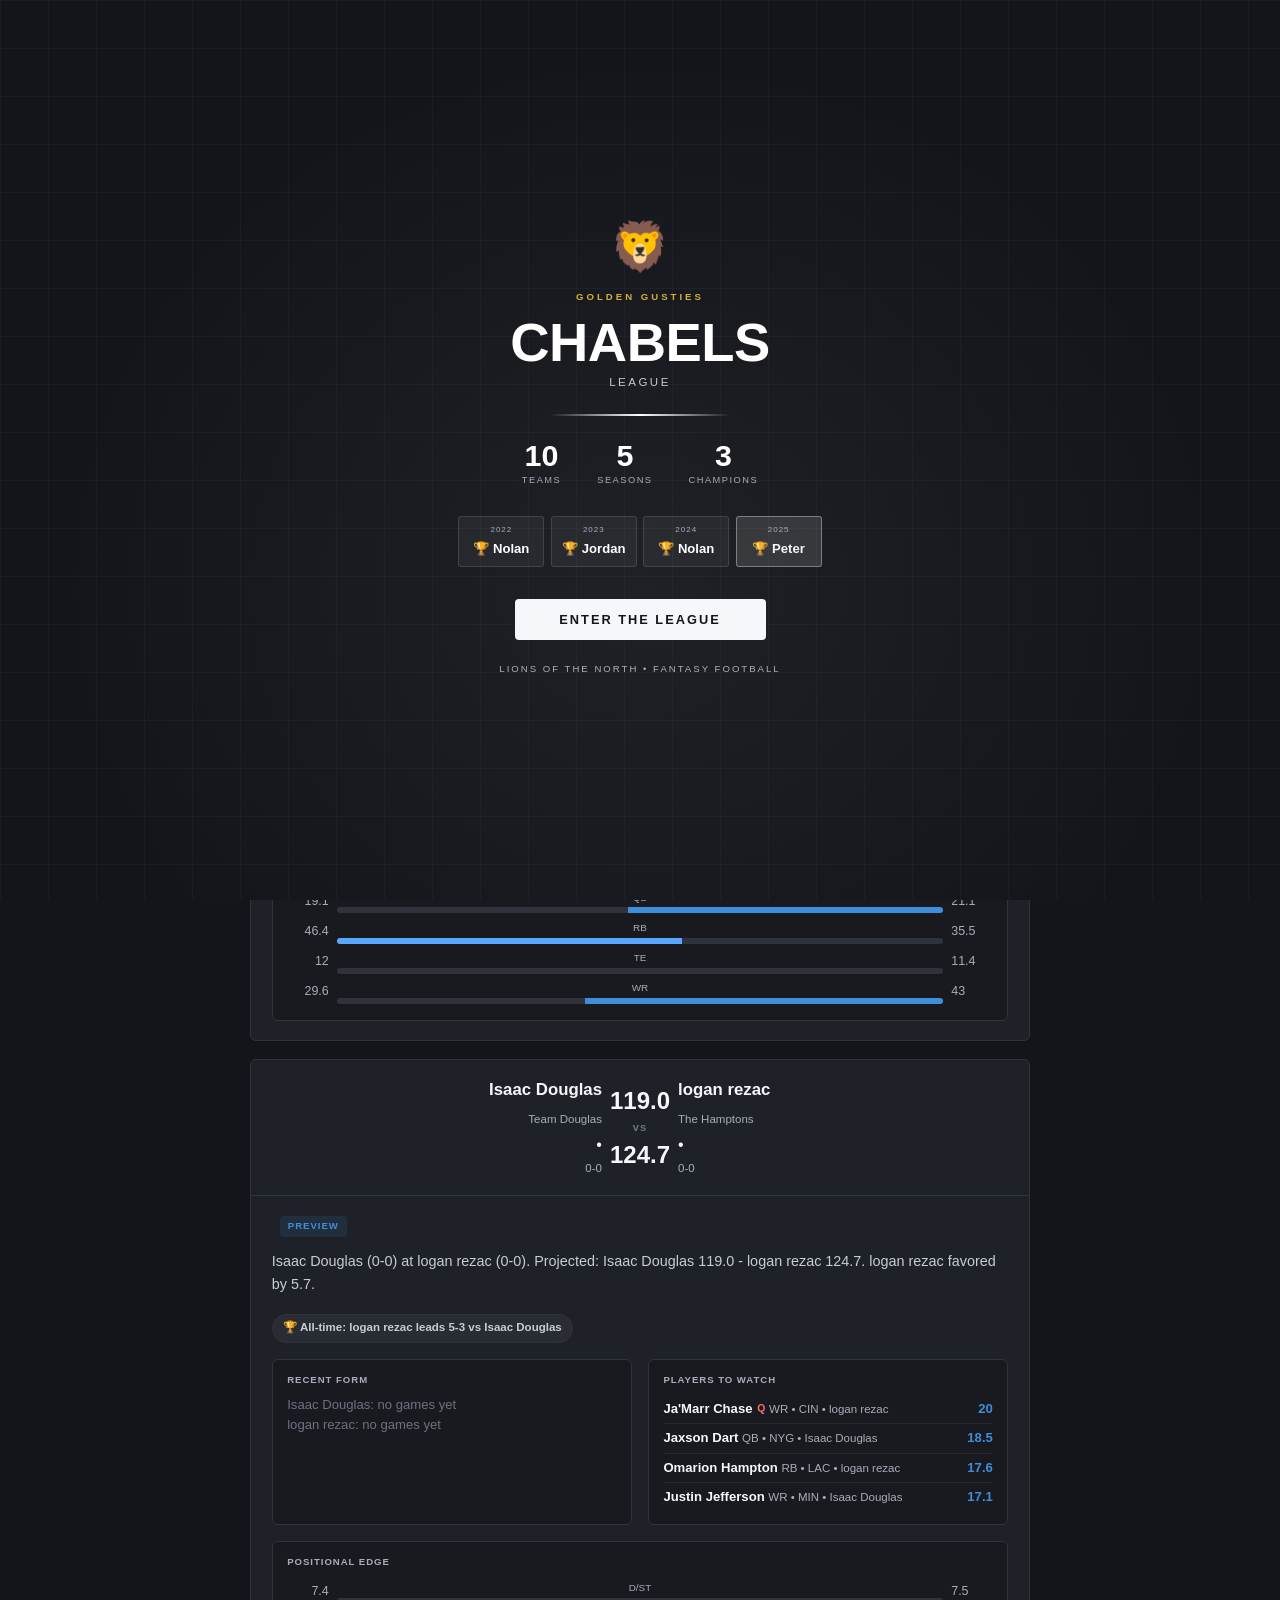
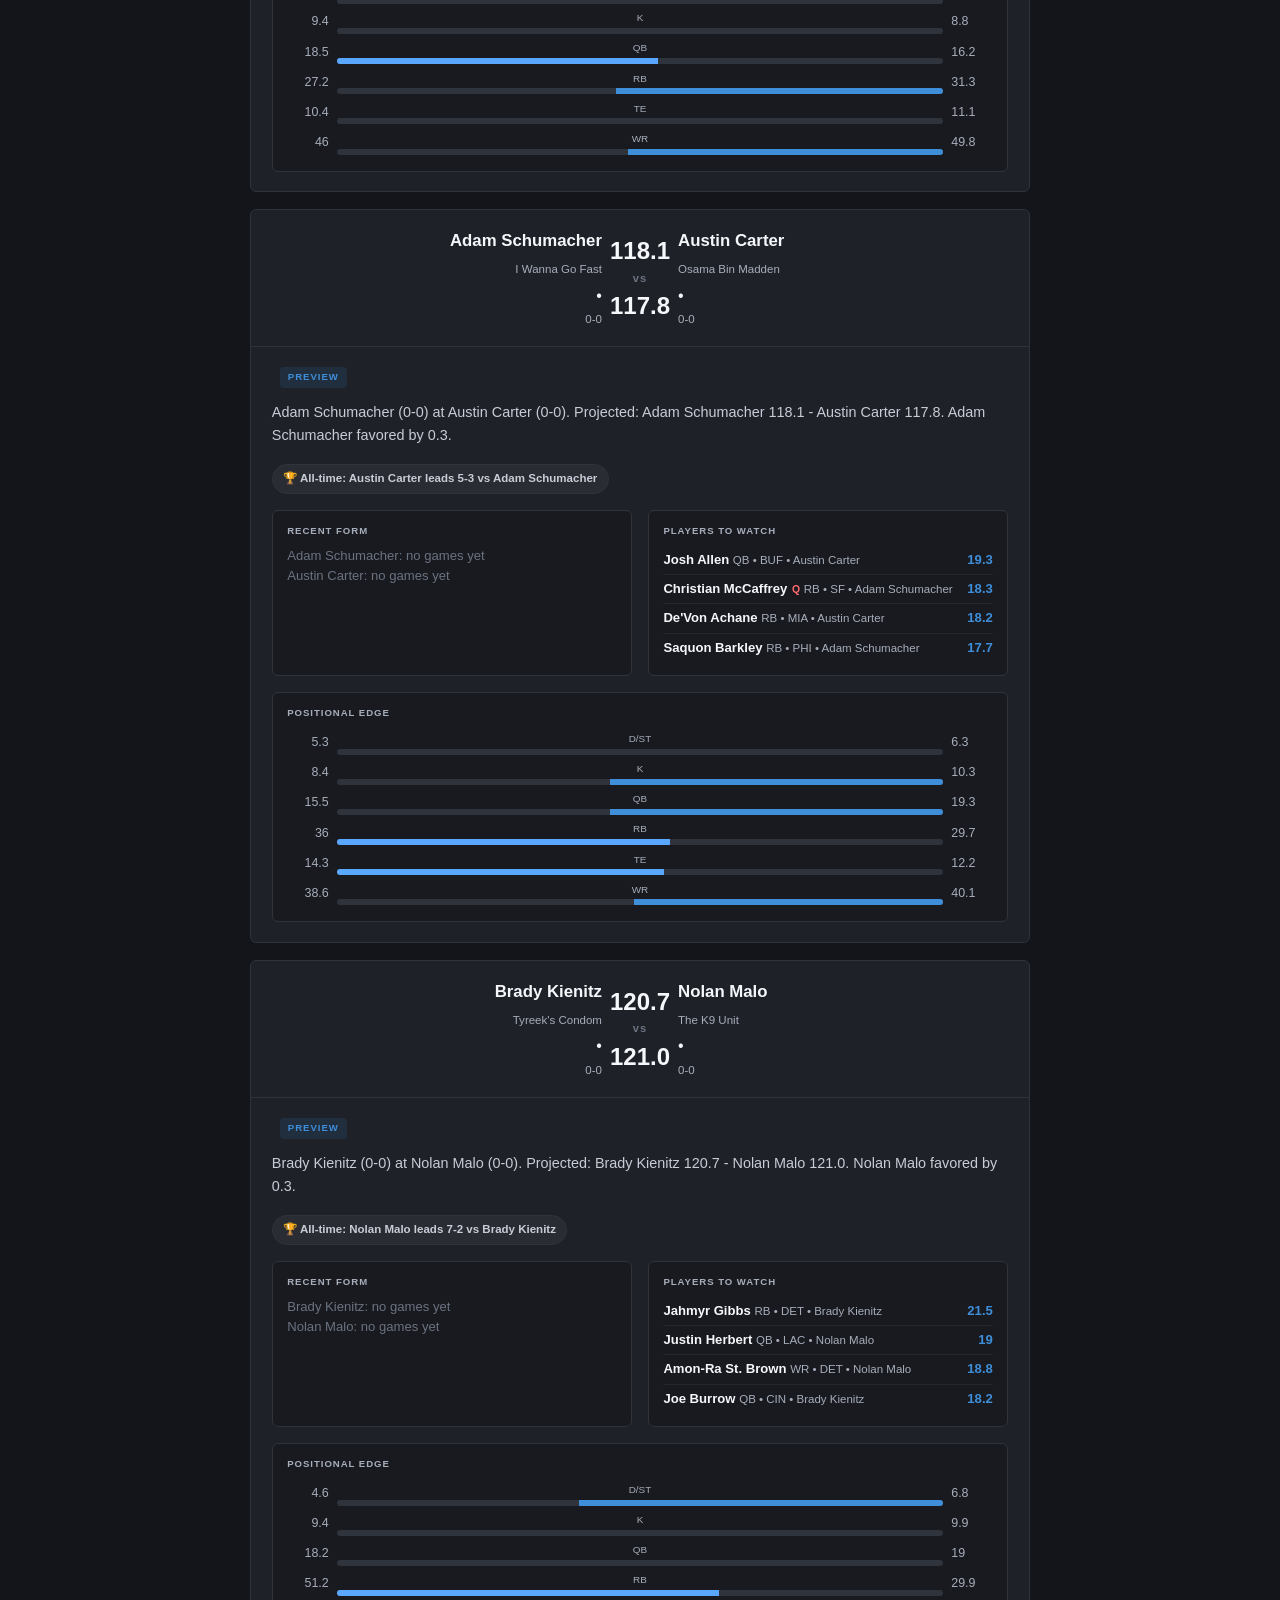
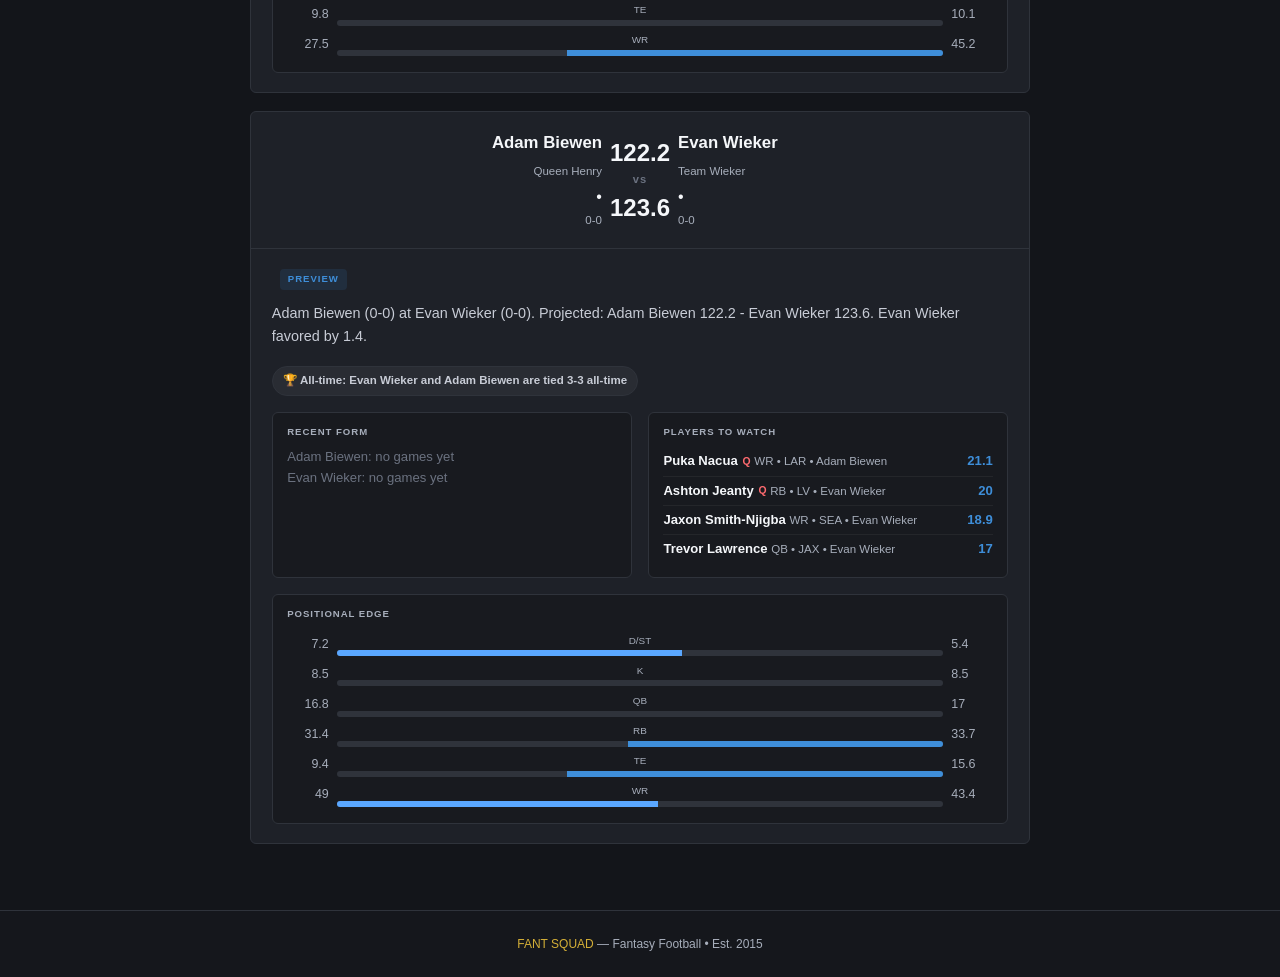
==== commit 24fd97d2: "Update matchups.html" ====
--- a/matchups.html
+++ b/matchups.html
@@ -3,7 +3,7 @@
 <head>
   <meta charset="UTF-8">
   <meta name="viewport" content="width=device-width, initial-scale=1.0">
-  <title>Matchups — Chabels</title>
+  <title>Matchups — Fant Squad</title>
   <link rel="stylesheet" href="css/style.css?v=1">
   <style>
     .mx-wrap{max-width:820px;margin:0 auto;padding:0 1.25rem 3rem}
@@ -14,21 +14,21 @@
     .mx-owner{font-weight:800;font-size:1.05rem;color:#f5f7fa}
     .mx-sub{font-size:.72rem;color:#a7aebb}
     .mx-link{text-decoration:none;transition:all 0.18s ease}
-    .mx-link:hover .mx-owner{color:#D4AF37}
-    .mx-link:hover .mx-sub{color:#D4AF37}
+    .mx-link:hover .mx-owner{color:#3E8ED9}
+    .mx-link:hover .mx-sub{color:#3E8ED9}
     .mx-pts{font-weight:900;font-size:1.5rem;color:#f5f7fa}
-    .mx-pts.win{color:#D4AF37}
+    .mx-pts.win{color:#3E8ED9}
     .mx-vs{font-weight:800;font-size:.7rem;color:#6b7280;letter-spacing:.1em;padding:0 .4rem}
     .mx-body{padding:1.1rem 1.3rem}
     .mx-body p{color:#c8ccd6;font-size:.9rem;line-height:1.6;margin:0}
     .mx-badge{display:inline-block;font-size:.6rem;font-weight:800;letter-spacing:.1em;text-transform:uppercase;
-      padding:.2rem .5rem;border-radius:4px;background:rgba(212, 175, 55,0.12);color:#D4AF37;margin-left:.5rem;vertical-align:middle}
+      padding:.2rem .5rem;border-radius:4px;background:rgba(62, 142, 217,0.12);color:#3E8ED9;margin-left:.5rem;vertical-align:middle}
     .mx-extra{padding:0 1.3rem 1.2rem;display:grid;grid-template-columns:1fr 1fr;gap:1rem}
     @media (max-width:560px){.mx-extra{grid-template-columns:1fr}}
     .mx-form{background:#181a1f;border:1px solid #2f333b;border-radius:6px;padding:.8rem .9rem}
     .mx-form-title{font-size:.6rem;color:#a7aebb;letter-spacing:.1em;text-transform:uppercase;font-weight:800;margin-bottom:.45rem}
     .mx-form-line{font-size:.82rem;color:#e8e8e8}
-    .mx-trend-up{color:#D4AF37}
+    .mx-trend-up{color:#3E8ED9}
     .mx-trend-down{color:#ff6b70}
     .mx-trend-steady{color:#a7aebb}
     .mx-watch{background:#181a1f;border:1px solid #2f333b;border-radius:6px;padding:.8rem .9rem}
@@ -36,7 +36,7 @@
     .mx-watch-row:last-child{border-bottom:none}
     .mx-watch-name{color:#f5f7fa;font-weight:700}
     .mx-watch-meta{color:#a7aebb;font-size:.72rem}
-    .mx-watch-proj{color:#D4AF37;font-weight:800}
+    .mx-watch-proj{color:#3E8ED9;font-weight:800}
     .mx-injury{color:#ff6b70;font-weight:800;font-size:.65rem;margin-left:.3rem;vertical-align:middle}
     .mx-story{padding:0 1.3rem 1rem;display:flex;flex-wrap:wrap;gap:.4rem}
     .mx-chip{font-size:.72rem;font-weight:700;padding:.3rem .65rem;border-radius:20px;
@@ -49,7 +49,7 @@
     .mx-edge-row{display:grid;grid-template-columns:2.6rem 1fr 2.6rem;align-items:center;gap:.5rem;
       font-size:.78rem;padding:.2rem 0}
     .mx-edge-bar{height:6px;border-radius:3px;background:#2f333b;overflow:hidden;position:relative}
-    .mx-edge-fill{position:absolute;top:0;bottom:0;background:#D4AF37}
+    .mx-edge-fill{position:absolute;top:0;bottom:0;background:#3E8ED9}
     select#week-select {
       background:#1e2128;color:#f5f7fa;border:2px solid #2f333b;padding:0.6rem 1.2rem;border-radius:4px;
       font-weight:700;min-width:180px;cursor:pointer;
@@ -61,9 +61,9 @@
   <nav class="nav">
     <div class="nav-inner">
       <a href="home.html" class="nav-logo" style="display:flex;align-items:center;"><svg width="30" height="34" viewBox="0 0 60 68" style="vertical-align:middle;margin-right:0.4rem;flex-shrink:0;" aria-hidden="true">
-        <path d="M30 2 L56 12 V34 C56 50 44 60 30 66 C16 60 4 50 4 34 V12 Z" fill="#0a0a0a" stroke="#D4AF37" stroke-width="3"/>
-        <text x="30" y="42" font-family="Georgia, serif" font-size="28" font-weight="700" fill="#D4AF37" text-anchor="middle">G</text>
-      </svg><span>CHABELS<span class="sub">Golden Gusties League</span></span></a>
+        <path d="M30 2 L56 12 V34 C56 50 44 60 30 66 C16 60 4 50 4 34 V12 Z" fill="#0a0a0a" stroke="#3E8ED9" stroke-width="3"/>
+        <text x="30" y="42" font-family="Georgia, serif" font-size="28" font-weight="700" fill="#3E8ED9" text-anchor="middle">F</text>
+      </svg><span>FANT SQUAD<span class="sub">Fantasy Football League</span></span></a>
       <div class="nav-toggle"><span></span><span></span><span></span></div>
       <div class="nav-links">
         <a href="home.html">Home</a>
@@ -89,7 +89,7 @@
   </div>
 
   <footer class="footer">
-    <p><span class="gold">CHABELS</span> &mdash; Golden Gusties Fantasy Football &bull; Est. 2022</p>
+    <p><span class="gold">FANT SQUAD</span> &mdash; Fantasy Football &bull; Est. 2015</p>
   </footer>
 
   <script src="js/site-data.js"></script>
@@ -142,7 +142,7 @@
       return edges.map(function (e) {
         var total = e.home_proj + e.away_proj;
         var homePct = total > 0 ? Math.round(100 * e.home_proj / total) : 50;
-        var color = e.edge === 'home' ? '#D4AF37' : (e.edge === 'away' ? '#5aa7ff' : '#6b7280');
+        var color = e.edge === 'home' ? '#3E8ED9' : (e.edge === 'away' ? '#5aa7ff' : '#6b7280');
         return '<div class="mx-edge-row"><span style="text-align:right;color:#a7aebb;">' + e.away_proj + '</span>' +
           '<span><div style="font-size:.62rem;color:#a7aebb;text-align:center;margin-bottom:.15rem;">' + e.pos + '</div>' +
           '<div class="mx-edge-bar"><div class="mx-edge-fill" style="left:' + (e.edge === 'away' ? 0 : 100 - homePct) + '%;' +
@@ -159,8 +159,16 @@
           ' (' + m.revenge.home_pts + '-' + m.revenge.away_pts + ')</span>');
       }
       if (m.head_to_head) {
-        chips.push('<span class="mx-chip">\ud83c\udfc6 All-time: ' + m.home.owner + ' leads ' +
-          m.head_to_head.home_w + '-' + m.head_to_head.home_l + ' vs ' + m.away.owner + '</span>');
+        var hw = m.head_to_head.home_w, hl = m.head_to_head.home_l;
+        var h2hText;
+        if (hw > hl) {
+          h2hText = m.home.owner + ' leads ' + hw + '-' + hl + ' vs ' + m.away.owner;
+        } else if (hl > hw) {
+          h2hText = m.away.owner + ' leads ' + hl + '-' + hw + ' vs ' + m.home.owner;
+        } else {
+          h2hText = m.home.owner + ' and ' + m.away.owner + ' are tied ' + hw + '-' + hl + ' all-time';
+        }
+        chips.push('<span class="mx-chip">\ud83c\udfc6 All-time: ' + h2hText + '</span>');
       }
       return chips.join('');
     }
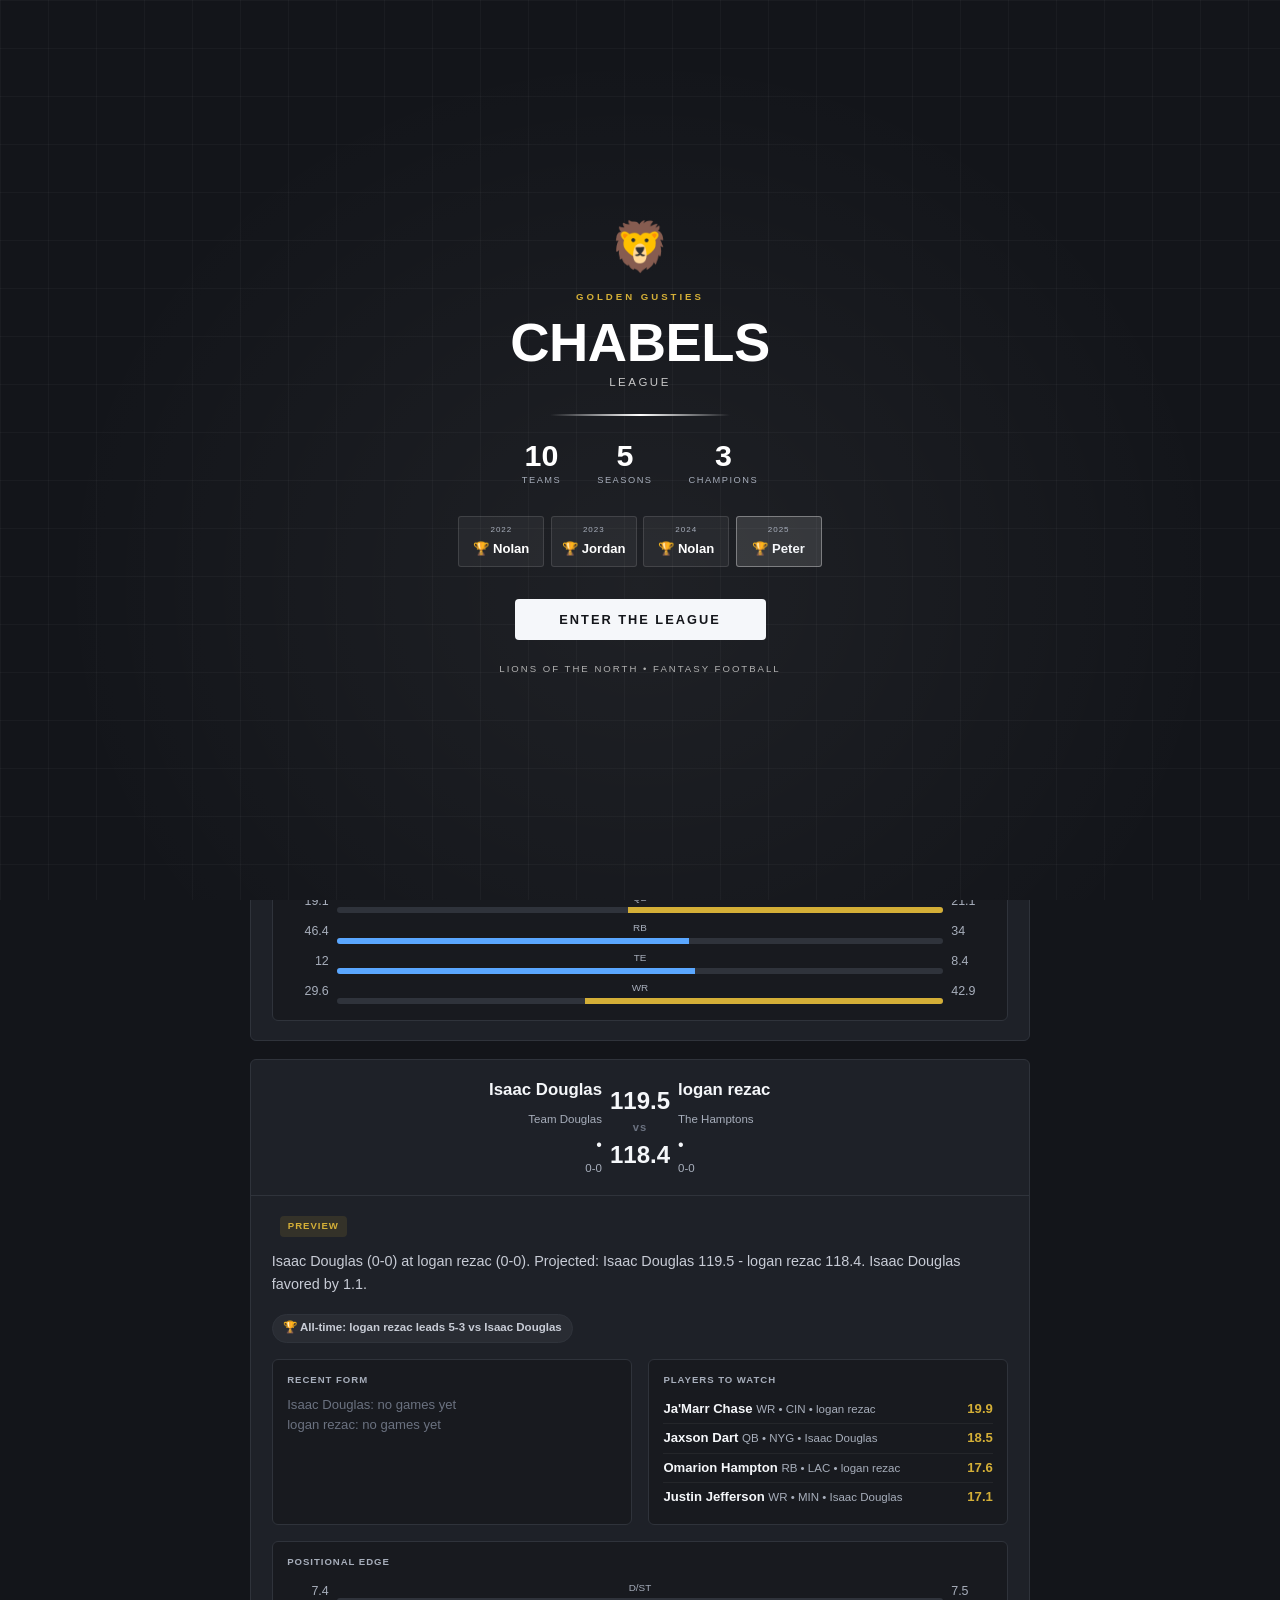
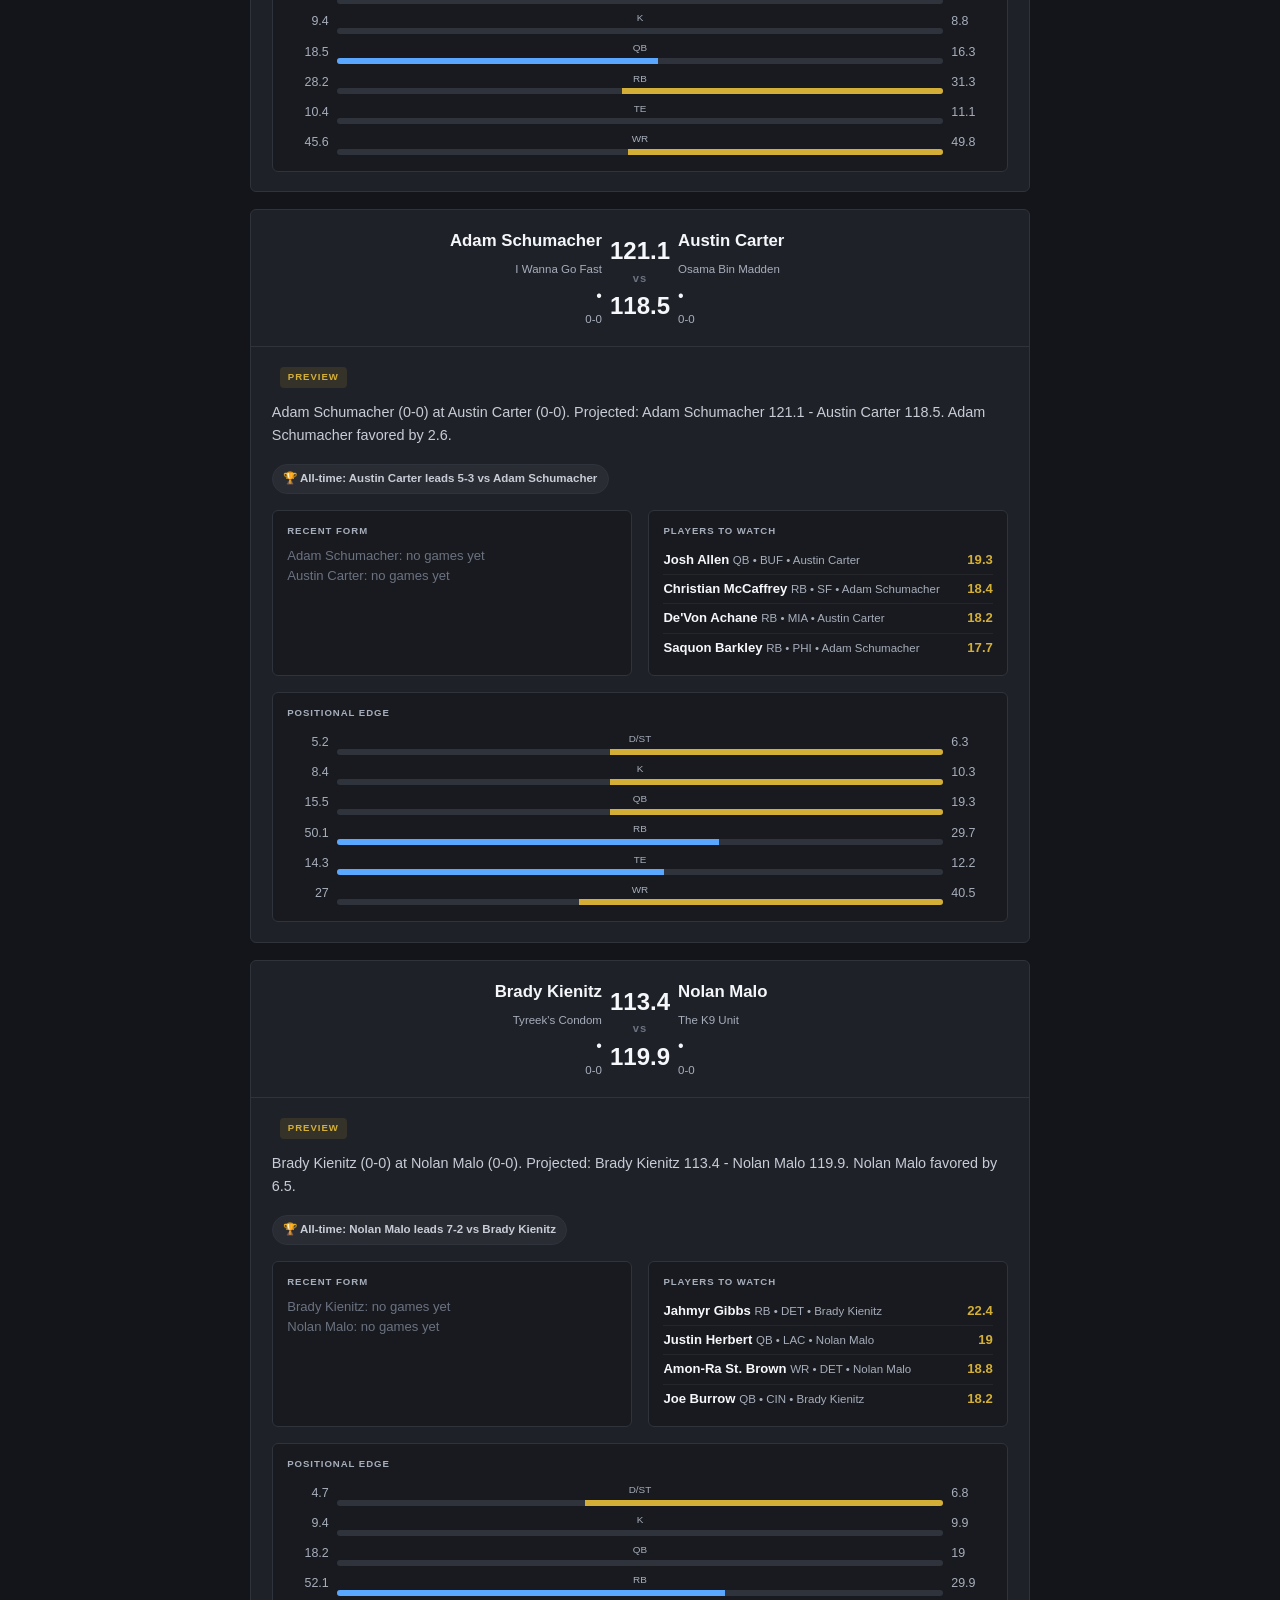
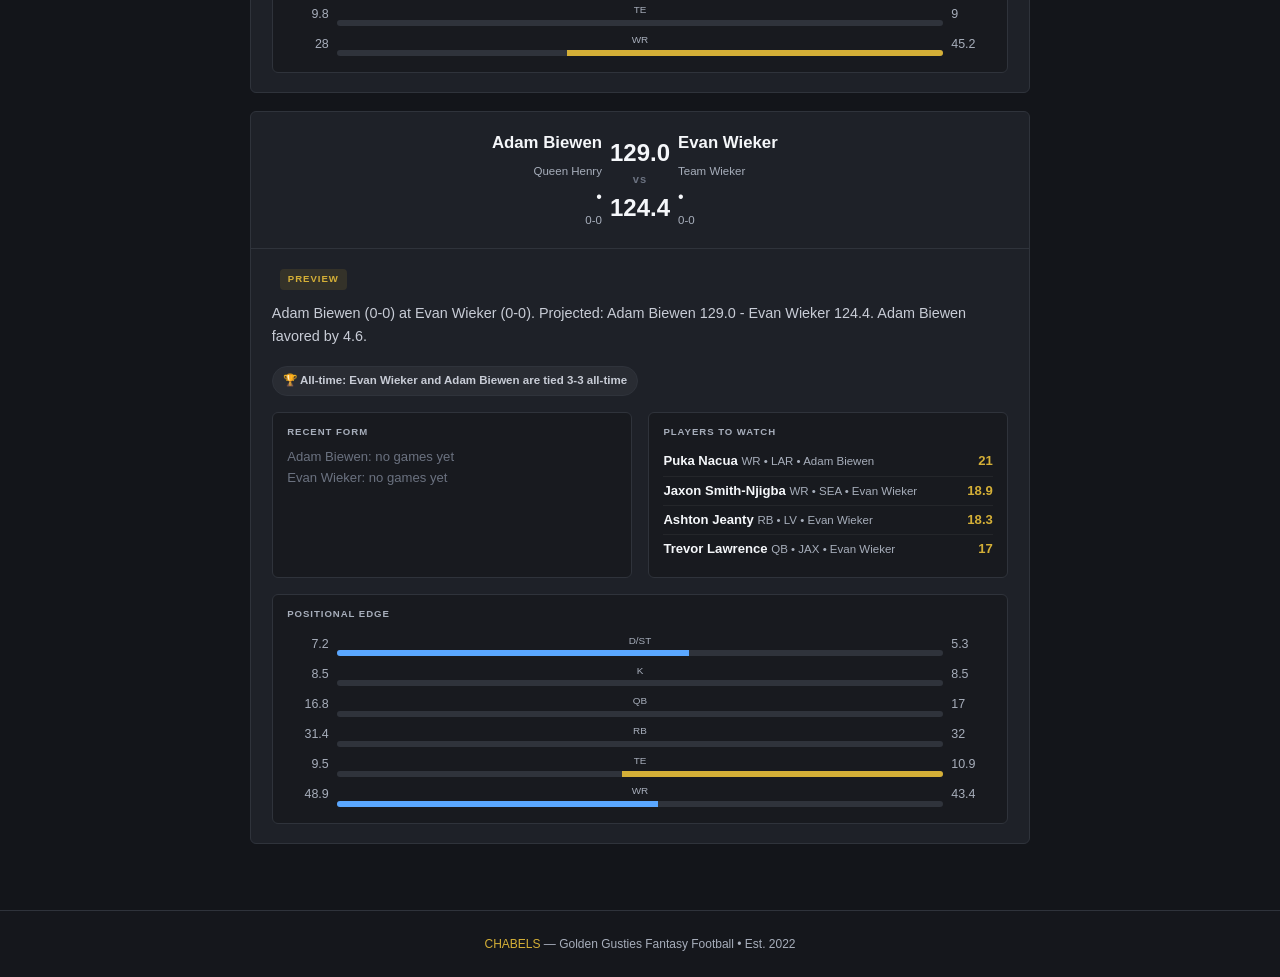
==== commit 3046636d: "Update matchups.html" ====
--- a/matchups.html
+++ b/matchups.html
@@ -3,7 +3,7 @@
 <head>
   <meta charset="UTF-8">
   <meta name="viewport" content="width=device-width, initial-scale=1.0">
-  <title>Matchups — Fant Squad</title>
+  <title>Matchups — Chabels</title>
   <link rel="stylesheet" href="css/style.css?v=1">
   <style>
     .mx-wrap{max-width:820px;margin:0 auto;padding:0 1.25rem 3rem}
@@ -14,21 +14,22 @@
     .mx-owner{font-weight:800;font-size:1.05rem;color:#f5f7fa}
     .mx-sub{font-size:.72rem;color:#a7aebb}
     .mx-link{text-decoration:none;transition:all 0.18s ease}
-    .mx-link:hover .mx-owner{color:#3E8ED9}
-    .mx-link:hover .mx-sub{color:#3E8ED9}
+    .mx-link:hover .mx-owner{color:#D4AF37}
+    .mx-link:hover .mx-sub{color:#D4AF37}
     .mx-pts{font-weight:900;font-size:1.5rem;color:#f5f7fa}
-    .mx-pts.win{color:#3E8ED9}
+    .mx-pts.win{color:#D4AF37}
+    .mx-proj-sub{font-size:.68rem;color:#6b7280;margin-top:.15rem;font-weight:600}
     .mx-vs{font-weight:800;font-size:.7rem;color:#6b7280;letter-spacing:.1em;padding:0 .4rem}
     .mx-body{padding:1.1rem 1.3rem}
     .mx-body p{color:#c8ccd6;font-size:.9rem;line-height:1.6;margin:0}
     .mx-badge{display:inline-block;font-size:.6rem;font-weight:800;letter-spacing:.1em;text-transform:uppercase;
-      padding:.2rem .5rem;border-radius:4px;background:rgba(62, 142, 217,0.12);color:#3E8ED9;margin-left:.5rem;vertical-align:middle}
+      padding:.2rem .5rem;border-radius:4px;background:rgba(212, 175, 55,0.12);color:#D4AF37;margin-left:.5rem;vertical-align:middle}
     .mx-extra{padding:0 1.3rem 1.2rem;display:grid;grid-template-columns:1fr 1fr;gap:1rem}
     @media (max-width:560px){.mx-extra{grid-template-columns:1fr}}
     .mx-form{background:#181a1f;border:1px solid #2f333b;border-radius:6px;padding:.8rem .9rem}
     .mx-form-title{font-size:.6rem;color:#a7aebb;letter-spacing:.1em;text-transform:uppercase;font-weight:800;margin-bottom:.45rem}
     .mx-form-line{font-size:.82rem;color:#e8e8e8}
-    .mx-trend-up{color:#3E8ED9}
+    .mx-trend-up{color:#D4AF37}
     .mx-trend-down{color:#ff6b70}
     .mx-trend-steady{color:#a7aebb}
     .mx-watch{background:#181a1f;border:1px solid #2f333b;border-radius:6px;padding:.8rem .9rem}
@@ -36,7 +37,7 @@
     .mx-watch-row:last-child{border-bottom:none}
     .mx-watch-name{color:#f5f7fa;font-weight:700}
     .mx-watch-meta{color:#a7aebb;font-size:.72rem}
-    .mx-watch-proj{color:#3E8ED9;font-weight:800}
+    .mx-watch-proj{color:#D4AF37;font-weight:800}
     .mx-injury{color:#ff6b70;font-weight:800;font-size:.65rem;margin-left:.3rem;vertical-align:middle}
     .mx-story{padding:0 1.3rem 1rem;display:flex;flex-wrap:wrap;gap:.4rem}
     .mx-chip{font-size:.72rem;font-weight:700;padding:.3rem .65rem;border-radius:20px;
@@ -49,7 +50,7 @@
     .mx-edge-row{display:grid;grid-template-columns:2.6rem 1fr 2.6rem;align-items:center;gap:.5rem;
       font-size:.78rem;padding:.2rem 0}
     .mx-edge-bar{height:6px;border-radius:3px;background:#2f333b;overflow:hidden;position:relative}
-    .mx-edge-fill{position:absolute;top:0;bottom:0;background:#3E8ED9}
+    .mx-edge-fill{position:absolute;top:0;bottom:0;background:#D4AF37}
     select#week-select {
       background:#1e2128;color:#f5f7fa;border:2px solid #2f333b;padding:0.6rem 1.2rem;border-radius:4px;
       font-weight:700;min-width:180px;cursor:pointer;
@@ -61,9 +62,9 @@
   <nav class="nav">
     <div class="nav-inner">
       <a href="home.html" class="nav-logo" style="display:flex;align-items:center;"><svg width="30" height="34" viewBox="0 0 60 68" style="vertical-align:middle;margin-right:0.4rem;flex-shrink:0;" aria-hidden="true">
-        <path d="M30 2 L56 12 V34 C56 50 44 60 30 66 C16 60 4 50 4 34 V12 Z" fill="#0a0a0a" stroke="#3E8ED9" stroke-width="3"/>
-        <text x="30" y="42" font-family="Georgia, serif" font-size="28" font-weight="700" fill="#3E8ED9" text-anchor="middle">F</text>
-      </svg><span>FANT SQUAD<span class="sub">Fantasy Football League</span></span></a>
+        <path d="M30 2 L56 12 V34 C56 50 44 60 30 66 C16 60 4 50 4 34 V12 Z" fill="#0a0a0a" stroke="#D4AF37" stroke-width="3"/>
+        <text x="30" y="42" font-family="Georgia, serif" font-size="28" font-weight="700" fill="#D4AF37" text-anchor="middle">G</text>
+      </svg><span>CHABELS<span class="sub">Golden Gusties League</span></span></a>
       <div class="nav-toggle"><span></span><span></span><span></span></div>
       <div class="nav-links">
         <a href="home.html">Home</a>
@@ -89,7 +90,7 @@
   </div>
 
   <footer class="footer">
-    <p><span class="gold">FANT SQUAD</span> &mdash; Fantasy Football &bull; Est. 2015</p>
+    <p><span class="gold">CHABELS</span> &mdash; Golden Gusties Fantasy Football &bull; Est. 2022</p>
   </footer>
 
   <script src="js/site-data.js"></script>
@@ -142,7 +143,7 @@
       return edges.map(function (e) {
         var total = e.home_proj + e.away_proj;
         var homePct = total > 0 ? Math.round(100 * e.home_proj / total) : 50;
-        var color = e.edge === 'home' ? '#3E8ED9' : (e.edge === 'away' ? '#5aa7ff' : '#6b7280');
+        var color = e.edge === 'home' ? '#D4AF37' : (e.edge === 'away' ? '#5aa7ff' : '#6b7280');
         return '<div class="mx-edge-row"><span style="text-align:right;color:#a7aebb;">' + e.away_proj + '</span>' +
           '<span><div style="font-size:.62rem;color:#a7aebb;text-align:center;margin-bottom:.15rem;">' + e.pos + '</div>' +
           '<div class="mx-edge-bar"><div class="mx-edge-fill" style="left:' + (e.edge === 'away' ? 0 : 100 - homePct) + '%;' +
@@ -211,7 +212,10 @@
           '<div class="mx-team away"><a href="' + awayHref + '" class="mx-link"><span class="mx-owner">' + m.away.owner + '</span></a>' +
           '<a href="' + awayHref + '" class="mx-link"><span class="mx-sub">' + m.away.team + '</span></a> \u2022 <span class="mx-sub">' + m.away.record + '</span></div>' +
           '<div style="text-align:center"><div class="mx-pts' + (aWin ? ' win' : '') + '">' + aPts.toFixed(1) + '</div>' +
-          '<div class="mx-vs">' + mid + '</div><div class="mx-pts' + (hWin ? ' win' : '') + '">' + hPts.toFixed(1) + '</div></div>' +
+          (phase !== 'preview' ? '<div class="mx-proj-sub">proj ' + m.away.projected.toFixed(1) + '</div>' : '') +
+          '<div class="mx-vs">' + mid + '</div><div class="mx-pts' + (hWin ? ' win' : '') + '">' + hPts.toFixed(1) + '</div>' +
+          (phase !== 'preview' ? '<div class="mx-proj-sub">proj ' + m.home.projected.toFixed(1) + '</div>' : '') +
+          '</div>' +
           '<div class="mx-team"><a href="' + homeHref + '" class="mx-link"><span class="mx-owner">' + m.home.owner + '</span></a>' +
           '<a href="' + homeHref + '" class="mx-link"><span class="mx-sub">' + m.home.team + '</span></a> \u2022 <span class="mx-sub">' + m.home.record + '</span></div></div>' +
           '<div class="mx-body"><span class="mx-badge">' + badge + (m.playoff ? ' \u2022 Playoffs' : '') + '</span>' +
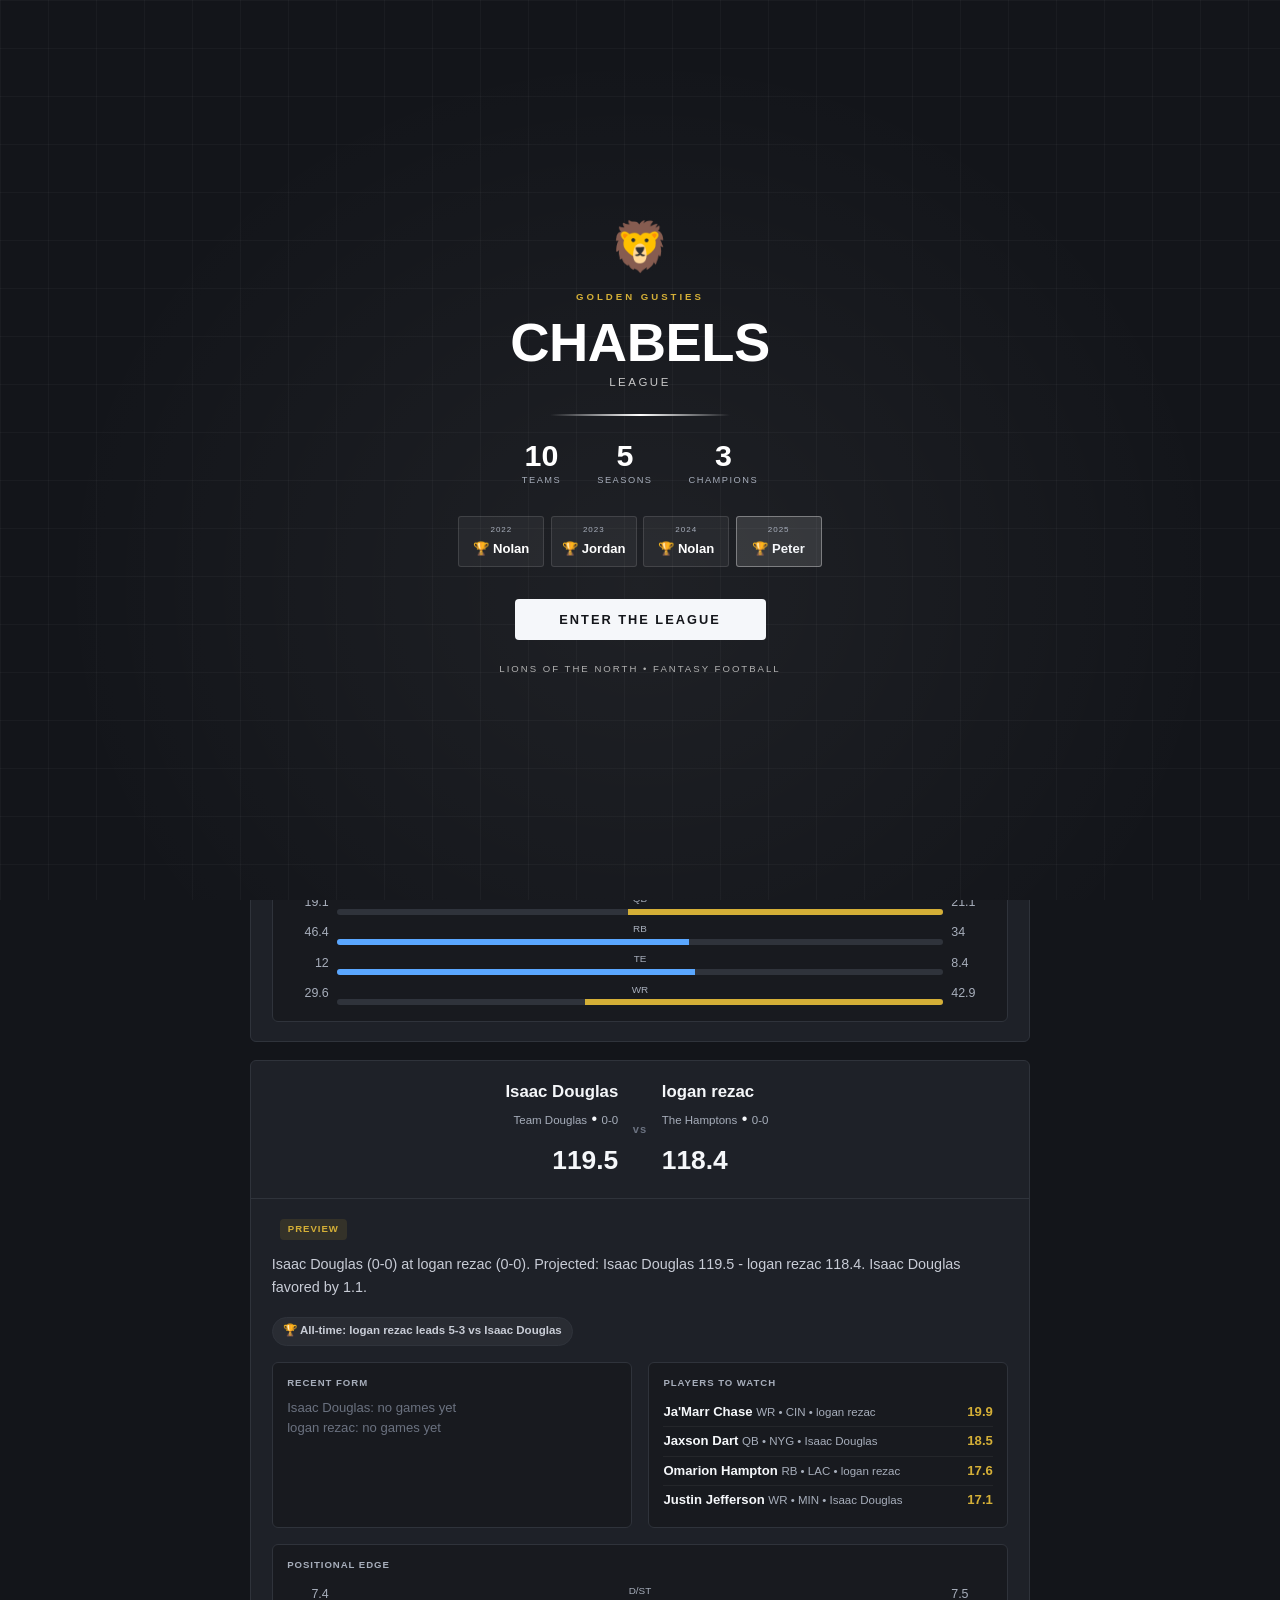
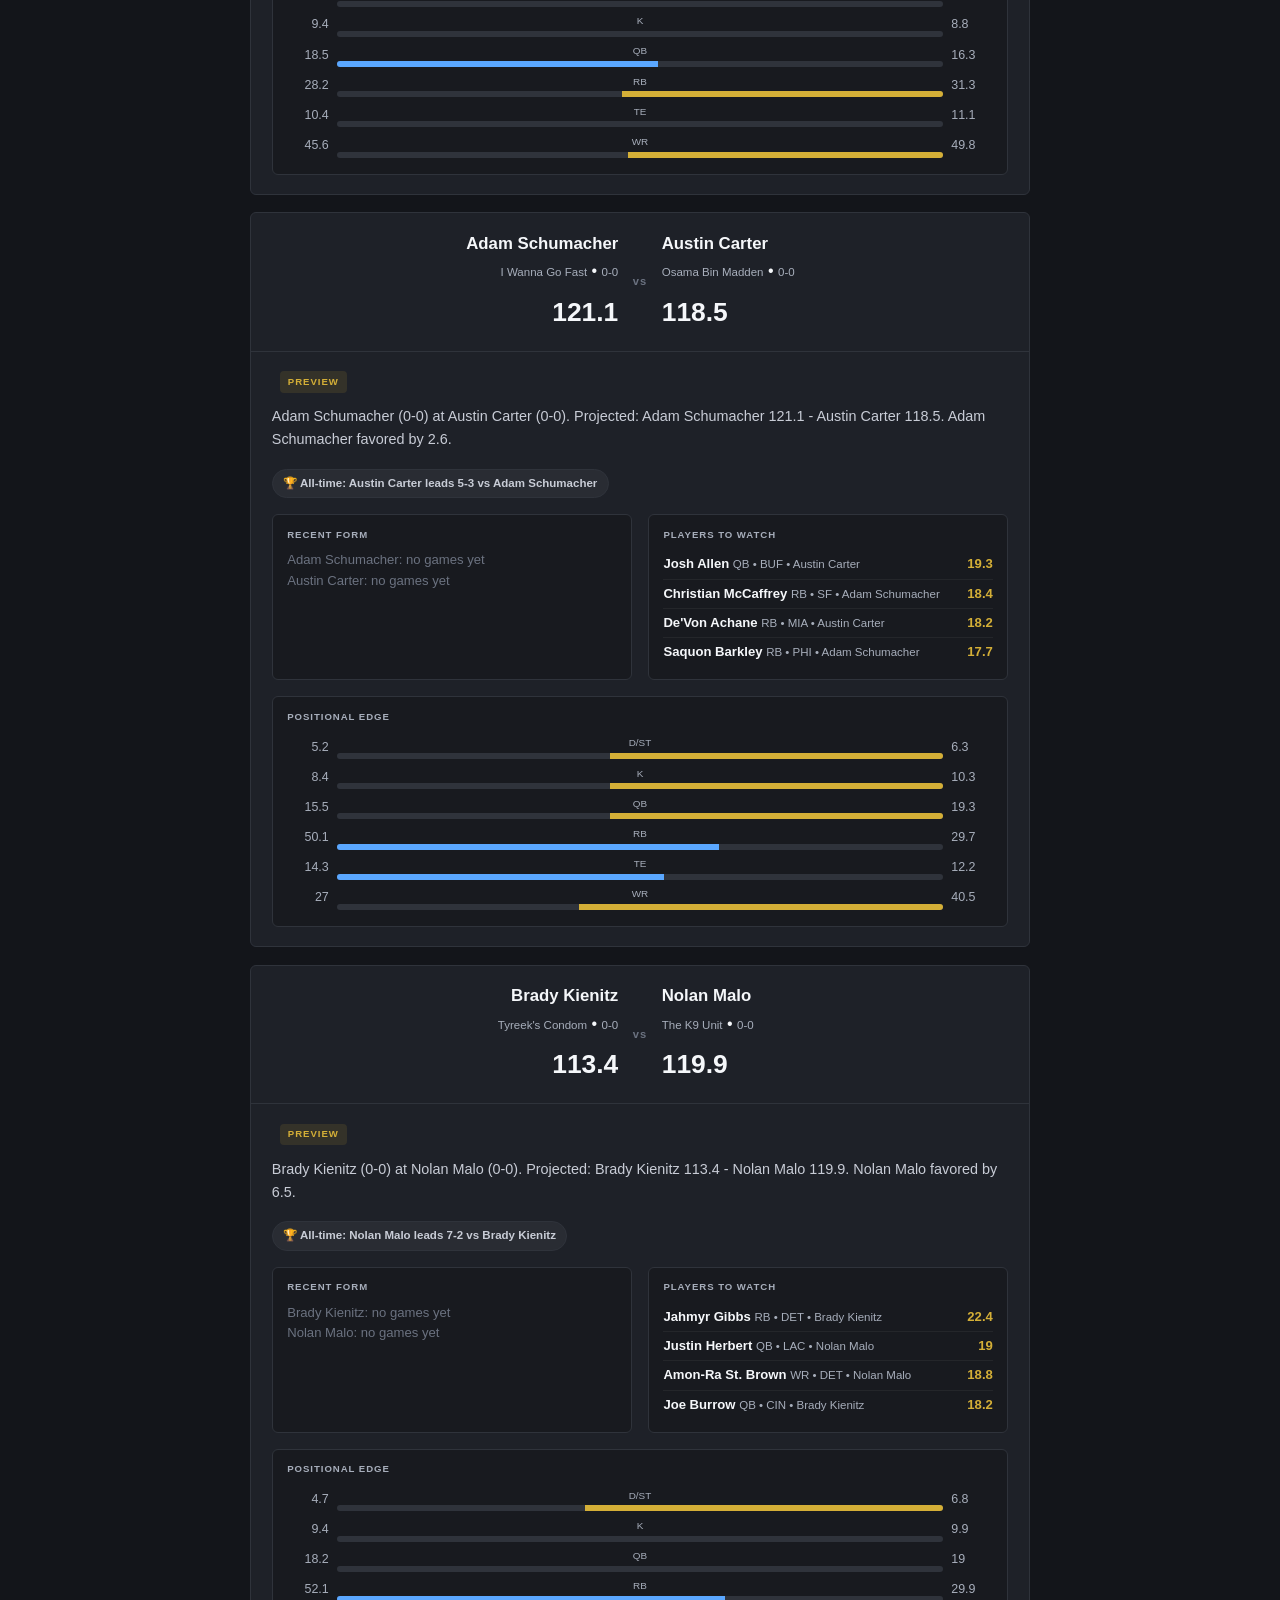
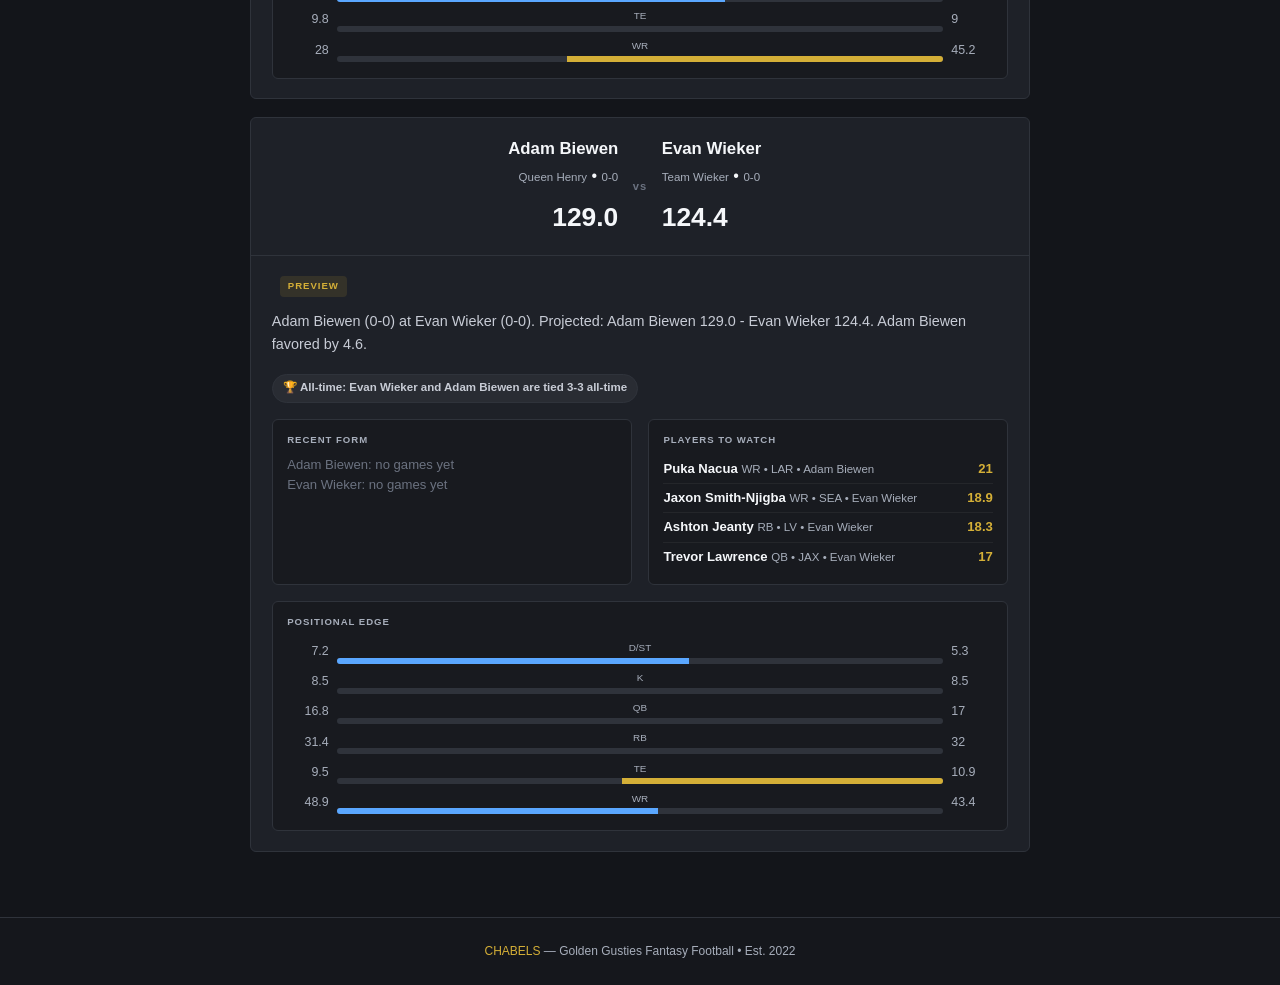
==== commit f5afb4cc: "Update matchups.html" ====
--- a/matchups.html
+++ b/matchups.html
@@ -10,16 +10,16 @@
     .mx-card{background:#1e2128;border:1px solid #2f333b;border-radius:6px;margin-bottom:1.1rem;overflow:hidden}
     .mx-score{display:grid;grid-template-columns:1fr auto 1fr;align-items:center;gap:.5rem;padding:1.1rem 1.3rem;border-bottom:1px solid #2f333b}
     .mx-team{display:flex;flex-direction:column;gap:.15rem}
-    .mx-team.away{text-align:right}
+    .mx-team.away{text-align:right;align-items:flex-end}
     .mx-owner{font-weight:800;font-size:1.05rem;color:#f5f7fa}
     .mx-sub{font-size:.72rem;color:#a7aebb}
     .mx-link{text-decoration:none;transition:all 0.18s ease}
     .mx-link:hover .mx-owner{color:#D4AF37}
     .mx-link:hover .mx-sub{color:#D4AF37}
-    .mx-pts{font-weight:900;font-size:1.5rem;color:#f5f7fa}
+    .mx-pts{font-weight:900;font-size:1.65rem;color:#f5f7fa;margin-top:.35rem}
     .mx-pts.win{color:#D4AF37}
-    .mx-proj-sub{font-size:.68rem;color:#6b7280;margin-top:.15rem;font-weight:600}
-    .mx-vs{font-weight:800;font-size:.7rem;color:#6b7280;letter-spacing:.1em;padding:0 .4rem}
+    .mx-proj-sub{font-size:.68rem;color:#6b7280;margin-top:.1rem;font-weight:600}
+    .mx-vs{font-weight:800;font-size:.7rem;color:#6b7280;letter-spacing:.1em;padding:0 .4rem;text-align:center}
     .mx-body{padding:1.1rem 1.3rem}
     .mx-body p{color:#c8ccd6;font-size:.9rem;line-height:1.6;margin:0}
     .mx-badge{display:inline-block;font-size:.6rem;font-weight:800;letter-spacing:.1em;text-transform:uppercase;
@@ -207,17 +207,19 @@
 
         var awayHref = 'teams.html?owner=' + encodeURIComponent(m.away.guid || '');
         var homeHref = 'teams.html?owner=' + encodeURIComponent(m.home.guid || '');
+        var awayProjLine = phase !== 'preview' ? '<div class="mx-proj-sub">proj ' + m.away.projected.toFixed(1) + '</div>' : '';
+        var homeProjLine = phase !== 'preview' ? '<div class="mx-proj-sub">proj ' + m.home.projected.toFixed(1) + '</div>' : '';
 
         return '<article class="mx-card"><div class="mx-score">' +
           '<div class="mx-team away"><a href="' + awayHref + '" class="mx-link"><span class="mx-owner">' + m.away.owner + '</span></a>' +
-          '<a href="' + awayHref + '" class="mx-link"><span class="mx-sub">' + m.away.team + '</span></a> \u2022 <span class="mx-sub">' + m.away.record + '</span></div>' +
-          '<div style="text-align:center"><div class="mx-pts' + (aWin ? ' win' : '') + '">' + aPts.toFixed(1) + '</div>' +
-          (phase !== 'preview' ? '<div class="mx-proj-sub">proj ' + m.away.projected.toFixed(1) + '</div>' : '') +
-          '<div class="mx-vs">' + mid + '</div><div class="mx-pts' + (hWin ? ' win' : '') + '">' + hPts.toFixed(1) + '</div>' +
-          (phase !== 'preview' ? '<div class="mx-proj-sub">proj ' + m.home.projected.toFixed(1) + '</div>' : '') +
+          '<div><a href="' + awayHref + '" class="mx-link"><span class="mx-sub">' + m.away.team + '</span></a> \u2022 <span class="mx-sub">' + m.away.record + '</span></div>' +
+          '<div class="mx-pts' + (aWin ? ' win' : '') + '">' + aPts.toFixed(1) + '</div>' + awayProjLine +
           '</div>' +
+          '<div class="mx-vs">' + mid + '</div>' +
           '<div class="mx-team"><a href="' + homeHref + '" class="mx-link"><span class="mx-owner">' + m.home.owner + '</span></a>' +
-          '<a href="' + homeHref + '" class="mx-link"><span class="mx-sub">' + m.home.team + '</span></a> \u2022 <span class="mx-sub">' + m.home.record + '</span></div></div>' +
+          '<div><a href="' + homeHref + '" class="mx-link"><span class="mx-sub">' + m.home.team + '</span></a> \u2022 <span class="mx-sub">' + m.home.record + '</span></div>' +
+          '<div class="mx-pts' + (hWin ? ' win' : '') + '">' + hPts.toFixed(1) + '</div>' + homeProjLine +
+          '</div></div>' +
           '<div class="mx-body"><span class="mx-badge">' + badge + (m.playoff ? ' \u2022 Playoffs' : '') + '</span>' +
           '<p style="margin-top:0.7rem;">' + m.blurb + '</p></div>' + extra + '</article>';
       }).join('');
